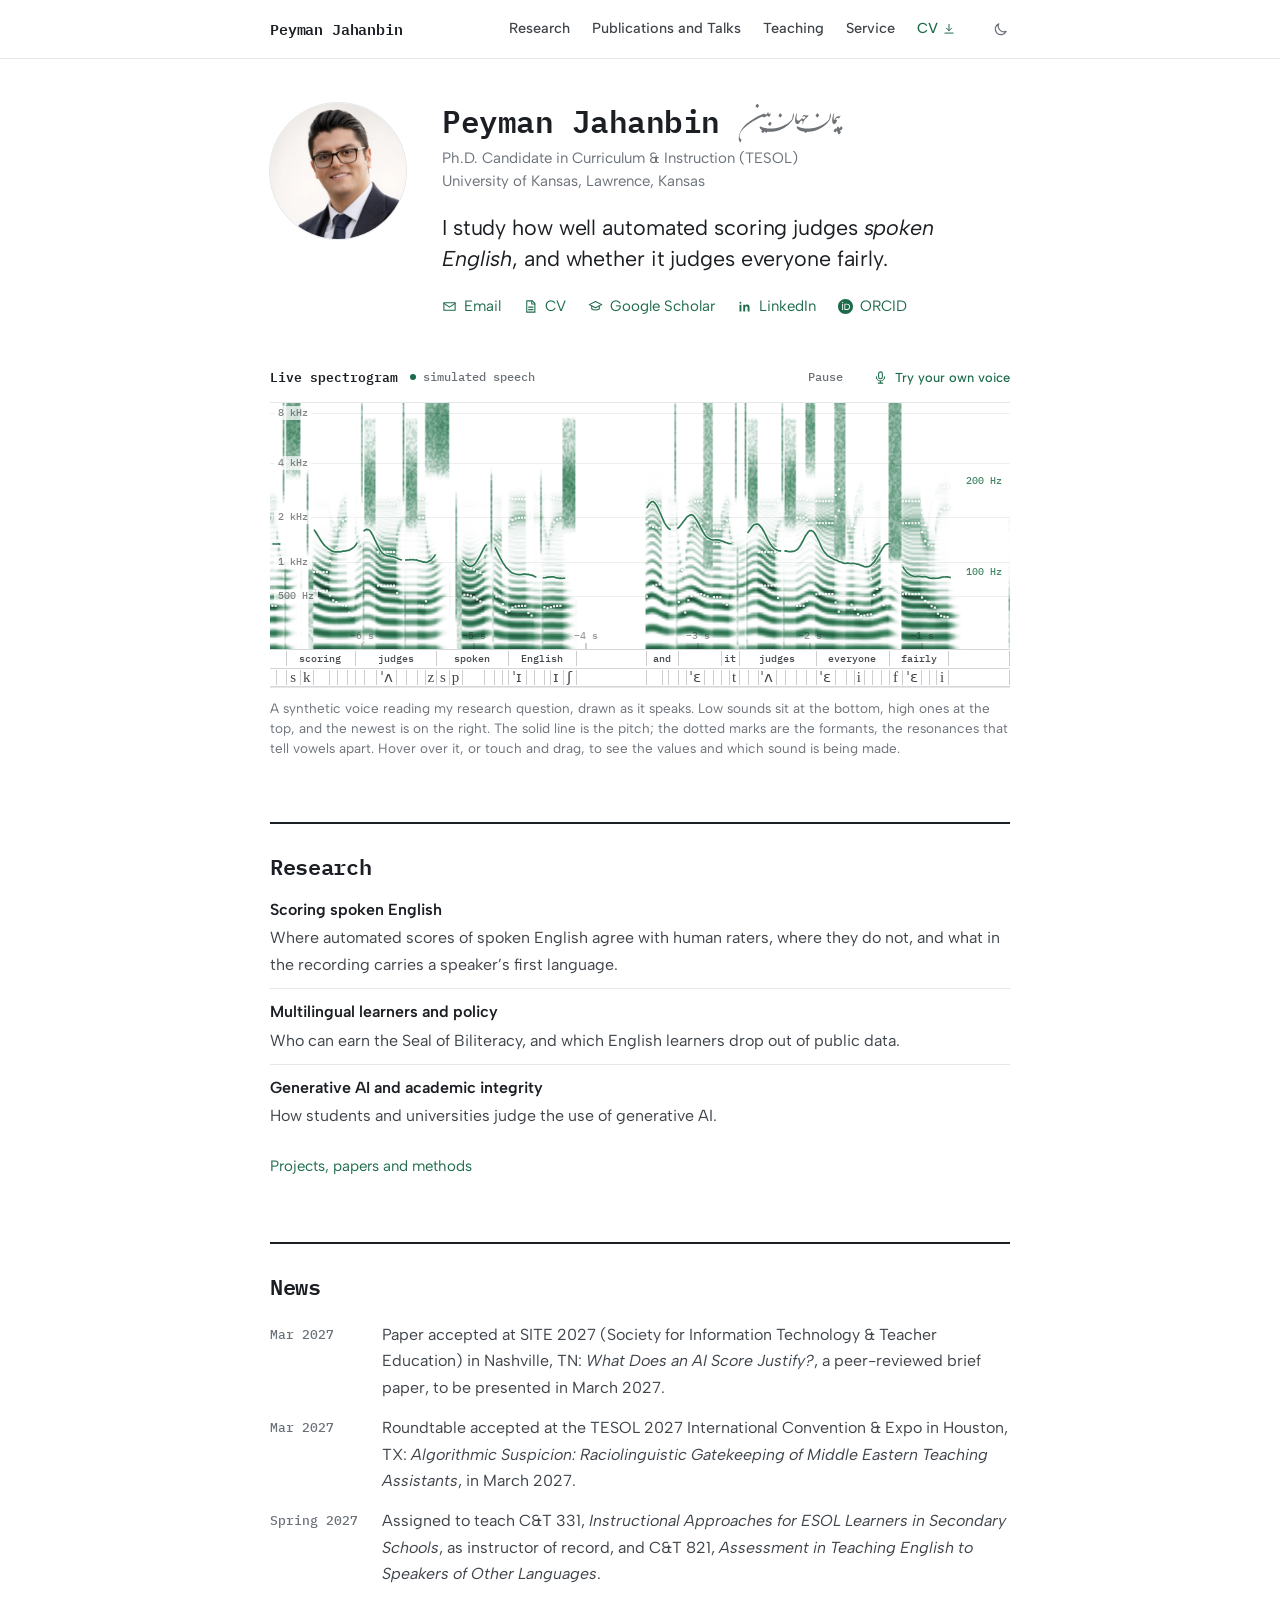
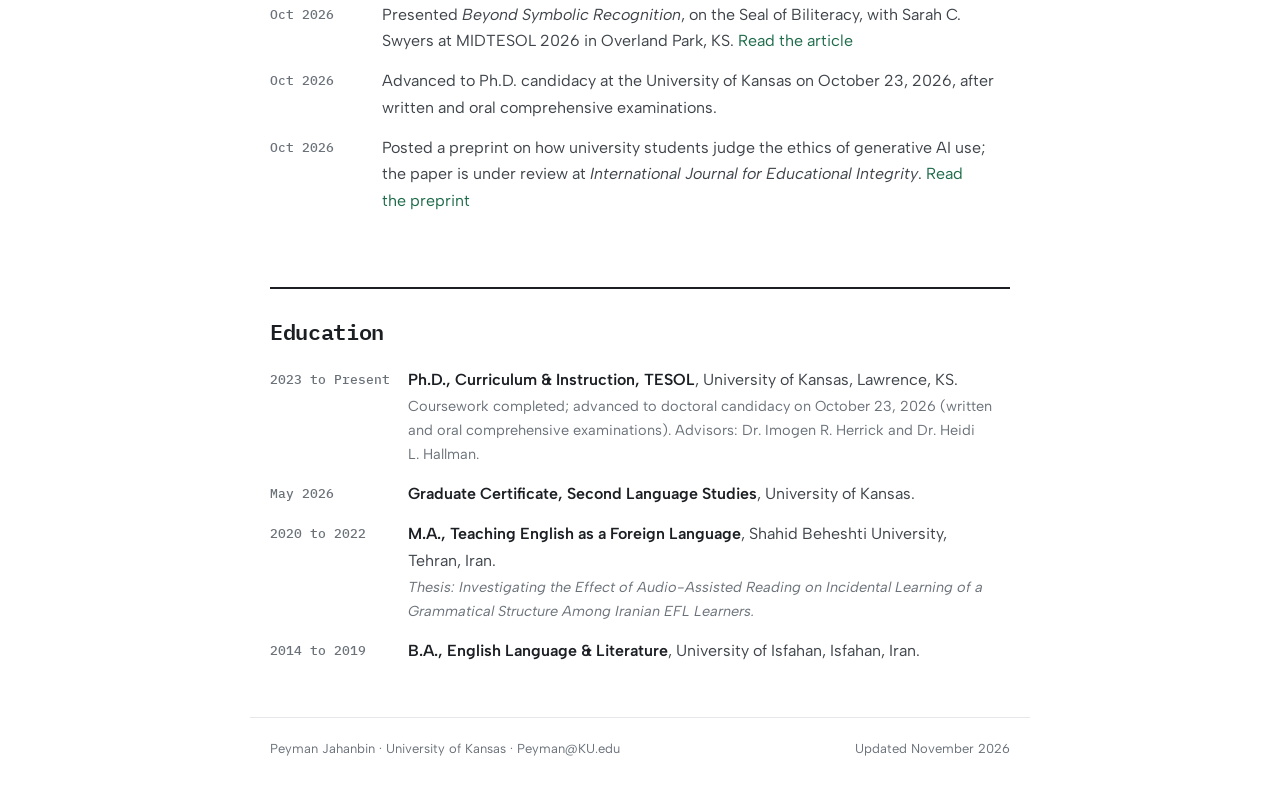
==== index.html @ fd074ba4 "Teaching: remove timeline, Chancellor's Distinguished Teaching Award in the Isfahan heading, Isfahan" ====
<!doctype html>
<!-- GENERATED FILE. Do not edit this by hand: edit content.toml, then double-click Build.command. -->
<html lang="en"><head><meta charset="utf-8">
<meta name="viewport" content="width=device-width, initial-scale=1">
<title>Peyman Jahanbin | TESOL, Language Assessment &amp; AI in Education</title>
<meta name="description" content="Ph.D. candidate in Curriculum &amp; Instruction (TESOL) at the University of Kansas. Research on validity and fairness in automated speaking assessment, explainable machine learning for L2 pronunciation, and the Seal of Biliteracy.">
<meta property="og:title" content="Peyman Jahanbin">
<meta property="og:description" content="Validity and fairness in automated speaking assessment. Explainable machine learning for L2 pronunciation. Multilingual education policy.">
<meta property="og:type" content="profile">
<meta property="og:image" content="https://jhb-peyman.github.io/og.jpg">
<meta property="og:image:width" content="1200">
<meta property="og:image:height" content="630">
<meta property="og:image:alt" content="Peyman Jahanbin. TESOL, language assessment and AI in education.">
<meta property="og:url" content="https://jhb-peyman.github.io/">
<meta name="twitter:card" content="summary_large_image">
<meta name="author" content="Peyman Jahanbin">
<link rel="canonical" href="https://jhb-peyman.github.io/">
<meta name="color-scheme" content="light dark">
<script type="application/ld+json">
{"@context":"https://schema.org","@type":"Person","name":"Peyman Jahanbin","url":"https://jhb-peyman.github.io/","jobTitle":"Ph.D. candidate and instructor of record, Curriculum & Instruction (TESOL)","affiliation":{"@type":"CollegeOrUniversity","name":"University of Kansas"},"alumniOf":[{"@type":"CollegeOrUniversity","name":"Shahid Beheshti University"},{"@type":"CollegeOrUniversity","name":"University of Isfahan"}],"knowsAbout":["Language assessment","Automated speaking assessment","Validity and fairness","Responsible AI in education","Explainable machine learning","L2 pronunciation","Seal of Biliteracy","TESOL"],"sameAs":["https://www.linkedin.com/in/jpeyman/","https://scholar.google.com/citations?user=wlhGmcEAAAAJ&hl=en","https://orcid.org/0000-0002-5692-3379"],"email":"mailto:Peyman@KU.edu","worksFor":{"@type":"CollegeOrUniversity","name":"University of Kansas"},"image":"https://jhb-peyman.github.io/portrait.jpg"}
</script>
<link rel="icon" href="data:image/svg+xml,%3Csvg xmlns='http://www.w3.org/2000/svg' viewBox='0 0 32 32'%3E%3Crect width='32' height='32' fill='%231d6b4a'/%3E%3Ctext x='16' y='22' font-family='monospace' font-size='15' font-weight='700' fill='white' text-anchor='middle'%3EPJ%3C/text%3E%3C/svg%3E">
<script>try{var t=localStorage.getItem('pj-theme');if(t)document.documentElement.dataset.theme=t}catch(e){}</script>
<link rel="preconnect" href="https://fonts.googleapis.com"><link rel="preconnect" href="https://fonts.gstatic.com" crossorigin>
<link href="https://fonts.googleapis.com/css2?family=IBM+Plex+Mono:wght@400;500;600&family=Albert+Sans:ital,wght@0,400;0,500;0,600;1,400&display=swap" rel="stylesheet">
<link rel="stylesheet" href="assets/site.css?v=0685a325"></head><body>
<header class="bar"><div class="bar-in"><a class="brand" href="index.html" aria-current="page">Peyman Jahanbin</a>
<nav aria-label="Main"><a href="research.html">Research</a><a href="publications.html">Publications and Talks</a><a href="teaching.html">Teaching</a><a href="service.html">Service</a><a class="cv" href="Peyman_Jahanbin_CV.pdf">CV<svg class="ic" viewBox="0 0 24 24" aria-hidden="true" fill="none" stroke="currentColor" stroke-width="1.7" stroke-linecap="round" stroke-linejoin="round"><path d="M12 4v11m-4.5-4.5L12 15l4.5-4.5M5 19h14"/></svg></a></nav>
<button class="theme" id="theme" type="button" aria-label="Switch light or dark mode"><svg class="ic" viewBox="0 0 24 24" aria-hidden="true" fill="none" stroke="currentColor" stroke-width="1.7" stroke-linecap="round" stroke-linejoin="round"><path d="M20 14.5A8 8 0 0 1 9.5 4a8 8 0 1 0 10.5 10.5z"/></svg><svg class="ic" viewBox="0 0 24 24" aria-hidden="true" fill="none" stroke="currentColor" stroke-width="1.7" stroke-linecap="round" stroke-linejoin="round"><circle cx="12" cy="12" r="4"/><path d="M12 2.5v2.2M12 19.3v2.2M2.5 12h2.2M19.3 12h2.2M5.3 5.3l1.6 1.6M17.1 17.1l1.6 1.6M5.3 18.7l1.6-1.6M17.1 6.9l1.6-1.6"/></svg></button></div></header>
<main class="page"><section class="hero"><img class="avatar" src="assets/img/portrait-sm.jpg" width="136" height="136" alt="Portrait of Peyman Jahanbin">
<div class="hero-r"><div class="names"><h1>Peyman Jahanbin</h1><svg class="fa" xmlns="http://www.w3.org/2000/svg" viewBox="0 0 854 325" role="img" aria-label="Peyman Jahanbin, written in Persian calligraphy"><path fill="currentColor" fill-rule="evenodd" d="M155.16,6.00 L156.00,6.12 L158.00,7.71 L159.17,8.25 L162.00,10.71 L163.27,11.33 L165.30,13.33 L167.66,16.33 L168.81,18.67 L169.39,20.67 L169.38,23.33 L168.83,25.63 L166.67,30.02 L165.20,31.67 L164.30,33.50 L158.46,39.33 L157.67,39.82 L156.33,39.86 L155.56,39.50 L151.17,35.17 L147.67,32.60 L145.17,30.16 L143.12,28.83 L142.16,27.83 L141.99,27.33 L144.17,22.81 L145.67,21.11 L147.17,17.82 L147.99,16.67 L148.50,15.40 L149.67,14.11 L151.43,10.50 L152.63,9.17 L153.33,7.57 L155.00,6.05Z M243.59,72.00 L244.83,72.17 L245.72,73.33 L246.18,78.50 L247.11,81.83 L248.07,83.83 L250.17,86.66 L252.51,88.00 L253.33,88.79 L256.33,89.31 L258.67,88.77 L260.25,87.67 L261.14,86.67 L263.17,83.09 L263.83,82.84 L264.50,82.90 L265.08,83.83 L265.28,85.00 L264.81,90.50 L264.19,92.17 L263.56,95.83 L261.71,101.17 L259.58,105.50 L258.66,106.83 L257.38,108.50 L254.80,110.67 L253.00,111.21 L247.67,110.69 L244.67,109.73 L243.00,108.68 L240.10,105.67 L239.07,103.83 L238.17,101.31 L237.88,99.17 L237.33,98.71 L233.50,103.42 L227.61,108.67 L221.83,112.70 L216.83,115.71 L215.00,116.40 L214.17,116.44 L212.33,115.38 L211.17,115.72 L208.00,115.62 L201.83,112.69 L200.50,111.76 L199.33,111.39 L197.83,111.37 L193.67,112.00 L192.33,112.73 L190.33,113.11 L189.33,113.73 L187.50,114.05 L182.49,116.67 L181.00,117.02 L179.67,117.83 L178.33,118.11 L164.23,125.17 L162.04,126.67 L158.83,128.09 L156.49,129.67 L151.23,132.17 L145.50,135.66 L142.17,137.20 L138.33,139.73 L135.23,141.17 L133.00,142.69 L131.83,143.09 L129.50,144.66 L128.17,145.20 L124.33,147.73 L121.50,149.05 L119.43,150.67 L116.83,152.04 L95.83,166.04 L83.33,175.14 L79.00,178.73 L76.67,180.16 L75.17,181.60 L73.17,182.90 L68.67,186.87 L67.17,187.90 L61.83,192.66 L60.94,193.17 L55.29,198.50 L54.31,199.17 L48.71,204.83 L47.17,205.96 L45.83,207.71 L38.33,215.48 L35.50,219.28 L33.17,221.67 L31.67,224.08 L30.17,225.67 L28.67,228.08 L27.32,229.50 L26.67,231.02 L25.37,232.50 L23.67,236.02 L22.50,237.33 L22.27,238.50 L21.17,239.72 L19.10,243.83 L18.42,245.50 L18.29,246.50 L16.47,250.33 L16.35,251.33 L15.42,253.50 L14.36,258.33 L13.93,259.33 L13.84,260.83 L13.08,264.50 L12.70,271.00 L13.10,276.50 L13.65,278.17 L14.13,281.50 L17.17,287.60 L18.17,289.16 L23.50,294.53 L26.50,296.55 L27.67,298.34 L28.03,299.33 L27.35,302.33 L26.42,304.50 L25.55,308.00 L24.47,310.33 L24.29,311.50 L22.47,315.33 L22.27,316.50 L21.32,317.50 L20.67,319.04 L20.17,319.42 L19.50,319.37 L17.38,318.33 L15.17,316.08 L12.99,312.83 L9.02,305.17 L8.70,303.33 L8.11,302.33 L7.06,298.17 L6.44,293.17 L6.12,286.67 L6.46,285.17 L6.44,281.67 L6.76,280.33 L6.97,275.17 L7.44,273.33 L7.46,271.50 L8.49,265.33 L9.42,262.33 L9.97,259.33 L10.90,256.50 L11.48,253.50 L12.36,251.50 L12.54,250.33 L13.83,247.76 L14.28,245.83 L15.36,243.50 L15.48,242.50 L16.08,241.00 L19.34,234.50 L19.57,233.33 L20.34,232.50 L20.54,231.33 L22.15,227.83 L23.46,226.33 L26.17,220.81 L27.34,219.50 L27.56,218.33 L28.63,217.17 L29.33,215.57 L30.63,214.17 L31.26,212.67 L32.63,211.17 L33.17,209.82 L37.00,203.99 L38.67,202.16 L40.17,199.75 L41.63,198.17 L42.17,197.03 L44.51,194.33 L45.17,193.03 L47.38,190.50 L56.21,181.67 L57.20,180.33 L60.33,177.21 L61.36,176.50 L67.54,170.33 L74.17,164.96 L77.50,162.69 L78.17,161.96 L81.50,159.69 L82.17,158.96 L86.83,155.71 L92.83,151.10 L95.00,149.79 L98.40,147.17 L99.50,146.68 L100.17,145.96 L102.83,144.10 L117.99,134.00 L122.14,131.67 L125.99,129.00 L128.50,127.68 L130.40,126.17 L131.67,125.63 L135.17,123.27 L138.33,121.78 L139.17,121.06 L140.14,120.67 L142.34,119.17 L143.67,118.63 L147.50,116.11 L150.67,114.63 L154.34,112.17 L159.61,109.67 L165.34,106.17 L179.34,99.17 L180.83,98.82 L183.83,97.14 L185.50,96.72 L188.34,95.17 L190.50,94.72 L193.50,93.09 L197.33,91.80 L198.50,91.10 L200.33,90.78 L201.50,90.10 L203.33,89.78 L204.50,89.10 L206.33,88.78 L207.67,88.05 L209.33,87.78 L211.00,86.90 L213.67,86.44 L215.17,86.43 L215.67,86.69 L216.84,88.00 L218.40,90.50 L219.17,92.60 L220.50,94.37 L225.00,93.80 L230.50,91.74 L232.33,90.61 L234.67,88.71 L237.67,85.32 L239.72,81.83 L240.11,80.50 L240.76,79.33 L242.17,73.69 L243.05,72.33 L243.50,72.03Z M453.33,81.83 L454.00,81.93 L454.62,82.33 L454.91,83.83 L454.70,87.33 L454.39,88.50 L454.38,90.33 L453.91,93.33 L453.70,98.33 L453.38,99.67 L453.38,102.33 L453.10,103.33 L452.70,108.33 L452.39,109.50 L452.38,111.33 L451.95,113.00 L451.86,114.50 L451.41,115.50 L450.86,119.50 L450.41,120.50 L449.87,123.50 L449.17,124.99 L448.82,126.67 L446.49,131.33 L446.27,132.50 L445.50,133.33 L445.27,134.50 L444.17,135.72 L442.57,139.17 L441.20,140.67 L440.57,142.17 L438.67,145.08 L437.20,146.67 L436.50,148.27 L427.45,159.33 L420.00,167.06 L418.64,168.83 L417.05,170.00 L411.63,175.50 L410.50,176.31 L408.29,178.50 L405.17,180.90 L402.09,183.67 L400.17,184.90 L396.82,187.67 L385.43,195.67 L384.17,196.20 L377.43,200.67 L374.50,202.05 L370.50,204.66 L365.23,207.17 L363.00,208.69 L361.83,209.09 L359.00,210.69 L355.33,212.11 L348.33,215.74 L345.67,216.82 L344.33,217.11 L341.17,218.81 L339.33,219.13 L336.50,220.65 L335.00,220.85 L333.33,221.73 L331.50,222.05 L330.33,222.73 L328.50,223.05 L327.33,223.73 L325.50,224.05 L324.33,224.70 L321.50,225.08 L320.17,225.78 L318.33,226.12 L317.43,226.67 L314.67,227.00 L313.33,227.70 L310.67,228.01 L307.83,228.84 L305.17,229.12 L303.17,229.78 L300.67,230.01 L298.50,230.68 L294.33,231.10 L291.33,231.70 L286.33,232.10 L283.33,232.70 L274.67,233.06 L273.17,233.39 L270.50,233.39 L269.17,233.72 L259.83,233.70 L258.50,233.88 L249.67,233.72 L248.17,233.38 L244.67,233.39 L243.17,233.06 L238.33,232.94 L237.33,233.69 L235.67,235.95 L232.50,239.52 L229.67,241.55 L228.67,241.82 L227.61,241.67 L226.17,240.71 L220.67,236.12 L215.00,231.91 L214.33,231.71 L209.63,238.33 L206.66,241.50 L204.67,242.88 L203.33,243.24 L202.50,243.15 L201.17,242.68 L194.50,237.12 L191.00,234.66 L189.83,233.65 L189.27,232.83 L189.22,232.17 L190.14,230.33 L195.75,222.00 L195.90,221.17 L195.17,220.19 L192.17,218.77 L189.17,216.16 L186.54,214.50 L181.96,209.67 L179.27,205.67 L178.17,203.48 L177.78,201.50 L177.11,200.33 L176.46,196.33 L176.43,192.67 L177.39,190.50 L178.17,190.01 L179.50,189.77 L181.67,190.01 L186.33,192.34 L187.33,192.49 L191.00,194.14 L191.83,194.75 L195.83,196.07 L198.33,197.35 L199.33,197.49 L201.50,198.41 L202.33,198.49 L204.50,199.41 L205.33,199.49 L207.50,200.41 L212.33,201.48 L215.17,202.37 L216.33,202.48 L219.17,203.37 L220.33,203.48 L221.33,203.90 L222.83,203.99 L231.33,205.73 L234.67,205.97 L236.50,206.44 L238.33,206.46 L240.17,206.91 L246.17,207.12 L247.50,207.44 L250.17,207.44 L251.67,207.77 L258.83,207.94 L271.17,207.77 L272.67,207.44 L276.33,207.44 L277.67,207.12 L286.50,206.92 L288.67,206.71 L290.33,206.14 L296.50,205.74 L298.33,205.14 L304.50,204.74 L306.33,204.15 L310.33,203.75 L311.50,203.14 L314.17,202.83 L316.67,202.06 L319.33,201.75 L320.50,201.14 L324.33,200.75 L325.50,200.14 L328.50,199.70 L329.50,199.11 L331.33,198.78 L332.50,198.10 L334.33,197.78 L335.50,197.10 L337.33,196.78 L338.40,196.17 L341.33,195.75 L343.00,194.90 L344.33,194.75 L345.67,194.05 L347.33,193.78 L348.50,193.09 L352.33,191.80 L353.50,191.10 L355.50,190.72 L358.34,189.17 L360.33,188.78 L363.50,187.09 L366.17,186.01 L367.50,185.72 L387.61,175.67 L391.17,173.27 L394.00,171.79 L403.00,165.79 L408.50,161.69 L418.33,153.53 L425.12,147.00 L426.83,145.79 L432.67,139.53 L433.50,138.37 L436.37,135.50 L437.17,134.03 L439.90,130.83 L441.67,126.84 L441.99,124.00 L442.46,122.17 L443.14,108.33 L446.28,97.83 L450.36,87.50 L450.54,86.33 L452.17,82.81 L453.17,81.88Z M755.16,81.83 L755.67,81.93 L756.01,82.33 L756.32,84.50 L756.08,85.50 L755.70,91.33 L755.39,92.50 L755.39,95.17 L755.08,96.50 L754.88,101.50 L754.39,104.50 L753.68,112.50 L752.34,119.50 L751.35,123.33 L750.48,125.33 L750.35,126.33 L749.75,127.83 L748.48,130.33 L748.27,131.50 L747.50,132.33 L747.27,133.50 L746.37,134.50 L743.57,140.17 L742.20,141.67 L741.67,143.02 L740.20,144.67 L739.50,146.27 L737.33,148.48 L736.57,150.17 L734.17,152.67 L732.50,155.28 L729.33,158.48 L726.88,161.67 L725.17,163.30 L724.33,164.46 L714.97,173.83 L711.67,176.87 L708.50,179.31 L706.09,181.67 L704.17,182.90 L700.67,185.87 L698.67,187.16 L697.00,188.73 L691.83,192.04 L688.43,194.67 L687.17,195.20 L681.85,198.83 L679.17,200.20 L676.85,201.83 L674.17,203.20 L672.00,204.69 L668.83,206.09 L666.49,207.67 L652.49,214.67 L650.33,215.11 L645.49,217.67 L643.33,218.11 L640.33,219.73 L638.50,220.05 L637.17,220.78 L635.50,221.05 L632.50,222.65 L631.17,222.80 L627.50,224.02 L626.33,224.13 L625.33,224.73 L623.50,225.05 L622.33,225.70 L621.17,225.80 L618.17,226.78 L615.50,227.09 L614.33,227.69 L611.50,228.09 L610.33,228.69 L607.67,229.01 L605.50,229.68 L601.33,230.09 L598.67,230.86 L595.33,231.09 L593.50,231.69 L587.33,232.09 L585.33,232.71 L575.67,233.06 L571.17,233.72 L561.17,233.82 L560.16,234.33 L557.80,237.67 L554.83,240.84 L552.60,242.67 L550.17,243.94 L549.00,243.76 L542.21,238.17 L537.17,234.57 L535.91,232.50 L533.83,231.95 L530.33,231.68 L525.33,230.85 L524.33,230.42 L516.22,228.67 L514.67,227.97 L510.17,226.82 L507.33,225.42 L506.50,225.34 L504.83,224.69 L504.00,224.09 L496.83,220.69 L495.50,219.50 L494.33,219.26 L491.83,217.12 L490.67,216.58 L486.33,212.64 L483.17,209.08 L480.27,204.67 L479.17,202.48 L478.78,200.50 L478.11,199.17 L477.93,192.83 L478.15,191.83 L479.33,190.21 L480.67,189.75 L483.67,190.01 L490.83,193.75 L494.83,195.07 L497.33,196.35 L499.83,197.07 L501.00,197.82 L505.67,199.01 L506.83,199.61 L508.67,200.01 L509.83,200.61 L512.50,201.42 L515.50,201.97 L516.50,202.42 L519.50,202.97 L520.67,203.46 L524.50,203.98 L525.67,204.46 L529.83,204.99 L534.00,205.88 L540.33,206.46 L542.17,206.91 L547.17,207.12 L548.67,207.45 L551.17,207.44 L552.67,207.77 L559.83,207.94 L573.17,207.77 L574.67,207.44 L578.33,207.44 L579.67,207.12 L584.17,207.13 L590.17,206.77 L592.33,206.15 L598.50,205.74 L600.33,205.15 L606.50,204.74 L608.67,204.06 L611.33,203.75 L612.50,203.14 L616.33,202.75 L617.50,202.14 L620.17,201.83 L623.00,200.99 L625.33,200.75 L626.50,200.14 L629.17,199.83 L630.33,199.19 L632.17,198.87 L633.40,198.17 L636.50,197.70 L637.67,197.05 L639.50,196.72 L640.50,196.10 L642.33,195.78 L643.50,195.10 L645.33,194.78 L646.50,194.14 L647.83,193.99 L649.50,193.10 L651.33,192.78 L653.00,191.90 L654.50,191.70 L657.34,190.17 L659.33,189.78 L662.50,188.09 L666.33,186.80 L671.34,184.17 L672.83,183.82 L674.17,183.01 L675.50,182.72 L683.61,178.67 L685.79,177.17 L687.00,176.75 L689.17,175.27 L690.61,174.67 L694.50,172.11 L697.00,170.79 L706.17,164.67 L707.67,163.23 L709.67,161.94 L714.17,157.96 L715.67,156.94 L720.17,152.96 L721.67,151.94 L723.33,150.21 L724.50,149.37 L735.37,138.50 L738.17,134.75 L739.79,133.00 L741.90,129.83 L742.83,127.76 L743.91,122.67 L744.12,112.67 L744.44,111.33 L744.46,109.50 L745.17,106.24 L746.41,102.33 L746.48,101.50 L747.41,99.33 L747.54,98.33 L748.61,96.00 L749.08,94.00 L750.36,91.50 L750.48,90.50 L751.08,89.00 L752.36,86.50 L752.54,85.33 L753.17,83.82 L754.17,82.38 L755.00,81.87Z M341.49,83.17 L343.67,84.06 L346.67,86.64 L347.82,87.17 L349.29,88.33 L353.33,92.37 L354.56,94.17 L355.67,96.35 L356.06,98.50 L355.82,101.67 L355.17,102.99 L354.76,104.83 L353.50,106.33 L353.27,107.50 L352.17,108.67 L350.33,111.46 L345.29,116.50 L344.50,117.01 L343.00,117.43 L342.17,117.15 L340.67,115.30 L339.54,114.50 L336.33,111.31 L329.17,105.71 L328.80,104.67 L329.43,102.50 L330.67,101.11 L332.17,97.81 L333.46,96.33 L336.43,90.50 L337.63,89.17 L338.17,87.81 L339.35,86.50 L339.99,85.00 L341.33,83.23Z M642.47,83.50 L644.50,83.57 L647.00,85.71 L648.27,86.33 L650.50,88.52 L651.82,89.17 L652.83,90.12 L654.00,91.79 L655.67,93.39 L656.81,95.67 L657.71,98.50 L657.36,101.33 L656.48,103.33 L656.35,104.33 L655.40,106.33 L654.20,107.67 L653.50,109.27 L652.18,110.67 L650.67,112.79 L648.71,114.83 L646.44,116.67 L644.67,117.32 L643.37,116.67 L641.33,114.31 L637.67,111.60 L635.17,109.17 L631.54,106.50 L630.55,105.50 L630.16,104.67 L630.33,103.67 L631.46,102.33 L634.17,96.81 L635.67,95.11 L637.17,91.81 L638.67,90.11 L640.17,86.81 L641.63,85.17 L642.33,83.59Z M478.27,85.67 L479.17,85.52 L479.83,85.83 L480.47,86.83 L480.59,87.83 L478.71,96.17 L478.08,97.67 L476.67,104.82 L476.09,106.33 L475.94,108.83 L475.46,111.33 L475.41,121.00 L475.79,123.33 L475.86,128.33 L476.12,130.00 L477.21,133.83 L478.18,135.67 L480.50,138.77 L482.84,140.67 L486.50,142.64 L492.00,143.68 L493.50,143.66 L498.00,142.79 L501.67,140.92 L504.50,138.47 L509.17,133.27 L512.33,130.26 L515.33,128.16 L518.67,126.91 L521.33,126.69 L524.50,126.86 L528.17,128.13 L531.03,130.17 L534.11,133.83 L534.50,133.95 L534.83,133.72 L542.17,123.33 L547.17,117.04 L549.50,114.55 L549.69,113.83 L549.37,113.17 L547.67,112.12 L543.50,110.16 L537.33,108.29 L533.67,108.19 L531.16,109.00 L529.50,110.19 L525.70,114.83 L524.67,115.80 L523.50,116.09 L522.50,115.66 L522.19,115.17 L522.11,114.33 L523.08,111.50 L527.11,104.50 L530.00,101.00 L532.17,99.08 L533.50,98.28 L536.33,97.11 L539.83,97.06 L546.67,99.71 L553.00,101.68 L556.83,102.02 L561.83,101.69 L564.73,100.67 L566.67,99.68 L568.50,98.33 L569.50,97.93 L570.67,97.94 L571.65,98.83 L571.88,100.17 L571.67,102.93 L569.82,106.83 L566.48,112.33 L565.38,113.50 L561.21,116.17 L557.83,119.01 L551.21,125.33 L545.17,132.22 L541.08,137.50 L537.21,143.00 L536.18,144.83 L532.12,154.67 L528.20,165.33 L526.67,170.30 L525.67,171.91 L524.50,172.67 L523.67,172.76 L523.17,172.49 L522.64,171.33 L522.57,170.50 L523.13,167.17 L523.76,165.67 L524.00,163.89 L525.76,157.83 L526.21,154.00 L525.77,150.50 L524.67,148.00 L523.42,146.33 L520.67,144.11 L518.33,143.13 L514.17,143.16 L511.67,144.17 L510.16,145.00 L509.00,145.97 L506.88,148.33 L500.67,158.57 L497.67,162.66 L493.56,166.67 L491.75,167.83 L489.67,168.77 L486.17,169.74 L480.17,169.84 L478.50,169.71 L475.50,168.70 L473.33,167.55 L471.14,165.67 L469.20,163.17 L467.17,159.61 L465.27,154.00 L464.01,142.67 L464.17,130.83 L464.83,127.33 L465.00,123.52 L465.53,121.50 L466.26,116.00 L466.77,114.67 L468.18,107.83 L468.77,106.50 L470.23,101.00 L472.12,95.67 L474.17,90.89 L476.26,87.33 L477.33,86.13 L478.17,85.70Z M779.72,85.67 L780.67,85.53 L781.50,85.93 L781.89,86.67 L781.99,88.00 L781.50,91.04 L780.13,95.50 L779.59,98.33 L778.96,100.17 L778.77,101.83 L778.18,103.50 L777.52,108.50 L776.98,110.83 L776.89,120.00 L777.16,122.50 L777.27,128.50 L777.86,131.17 L778.02,133.33 L779.17,137.12 L780.00,138.60 L780.50,138.99 L781.17,139.04 L781.67,138.73 L784.67,133.46 L786.17,130.21 L793.33,120.51 L797.33,116.21 L802.17,112.21 L805.21,110.33 L807.83,109.09 L812.83,107.92 L815.33,108.09 L819.00,109.78 L821.83,110.04 L823.67,109.77 L824.83,108.91 L825.61,108.00 L830.16,101.17 L831.00,100.23 L831.67,100.08 L832.07,100.83 L831.77,103.83 L831.17,105.32 L829.78,110.50 L828.66,113.33 L826.67,117.47 L824.62,120.50 L822.67,122.68 L821.33,123.69 L819.17,124.60 L817.33,124.89 L815.33,124.71 L812.83,123.08 L810.50,122.16 L807.50,121.75 L804.00,122.29 L800.17,124.07 L797.33,126.21 L795.26,128.33 L793.67,130.63 L792.17,132.30 L791.42,134.33 L792.83,135.77 L795.83,136.67 L801.83,136.78 L803.50,137.42 L804.20,138.50 L804.49,139.50 L804.41,141.00 L803.81,143.67 L802.57,147.67 L800.60,152.83 L798.55,157.00 L795.57,161.50 L793.55,163.83 L790.33,166.62 L786.67,168.62 L783.51,169.67 L778.17,169.77 L775.17,168.68 L772.33,166.59 L770.09,163.67 L768.10,159.50 L767.00,155.49 L766.75,153.00 L766.10,150.67 L765.94,145.50 L765.52,142.50 L765.78,140.17 L765.85,129.33 L767.07,119.83 L767.67,118.04 L767.87,115.83 L769.09,110.17 L769.67,108.80 L769.94,107.00 L772.15,99.83 L774.17,94.24 L777.17,88.20 L778.33,86.65 L779.67,85.68Z M258.52,151.83 L260.55,152.17 L263.67,154.20 L267.53,157.50 L269.69,160.17 L270.76,162.17 L271.55,164.67 L271.64,167.00 L271.46,169.00 L270.67,171.29 L269.67,173.29 L266.67,177.70 L262.83,181.90 L260.50,183.79 L258.17,184.88 L256.83,184.73 L255.33,183.72 L247.51,177.17 L245.05,175.67 L244.00,174.67 L243.86,174.00 L244.17,172.74 L245.01,171.33 L256.16,154.33 L257.33,152.65 L258.50,151.84Z M836.33,189.67 L838.33,190.10 L841.55,192.17 L844.83,194.97 L846.77,197.33 L847.71,198.83 L848.58,201.17 L848.90,204.00 L848.57,206.50 L847.65,209.00 L844.77,213.67 L842.66,216.50 L838.33,220.82 L836.44,221.67 L835.33,221.58 L833.82,220.67 L828.67,216.37 L828.11,216.50 L828.35,220.00 L827.39,224.33 L830.66,227.33 L832.83,230.17 L833.73,231.83 L834.50,234.60 L834.55,237.17 L833.64,240.33 L832.67,242.45 L830.73,245.50 L828.50,248.46 L825.58,251.67 L824.50,252.68 L822.67,253.73 L821.50,253.84 L820.33,253.56 L812.50,247.05 L808.33,244.10 L808.00,243.33 L808.09,242.33 L811.73,236.67 L811.91,235.33 L809.33,233.06 L801.50,227.10 L801.17,227.23 L798.50,231.33 L795.69,234.83 L792.67,237.79 L791.23,238.67 L790.17,238.92 L788.50,238.47 L780.67,232.12 L777.17,229.69 L776.31,228.67 L776.18,228.00 L777.16,226.00 L789.33,207.56 L790.33,206.96 L791.50,207.05 L797.00,210.45 L797.67,210.39 L808.23,194.33 L810.50,191.36 L811.83,191.27 L815.17,193.11 L817.83,195.12 L820.80,198.17 L822.84,201.67 L823.26,204.17 L823.20,207.33 L823.50,207.72 L824.75,206.67 L835.16,190.33 L836.17,189.72Z M802.93,218.17 L803.67,218.27 L804.83,219.28 L805.14,220.00 L804.90,221.17 L803.67,222.92 L803.17,223.11 L802.83,222.65 L802.83,218.24Z"/></svg></div>
<p class="role">Ph.D. Candidate in Curriculum &amp; Instruction (TESOL)<br>University of Kansas, Lawrence, Kansas</p>
<p class="hook">I study how well automated scoring judges <em>spoken English</em>, and whether it judges everyone fairly.</p>
<div class="hlinks"><a href="mailto:Peyman@KU.edu"><svg class="ic" viewBox="0 0 24 24" aria-hidden="true" fill="none" stroke="currentColor" stroke-width="1.7" stroke-linecap="round" stroke-linejoin="round"><path d="M3 6h18v12H3z"/><path d="m3 7 9 6 9-6"/></svg><span>Email</span></a><a href="Peyman_Jahanbin_CV.pdf"><svg class="ic" viewBox="0 0 24 24" aria-hidden="true" fill="none" stroke="currentColor" stroke-width="1.7" stroke-linecap="round" stroke-linejoin="round"><path d="M6 3h9l4 4v14H6z"/><path d="M14 3v5h5M9 13h7M9 17h7"/></svg><span>CV</span></a><a href="https://scholar.google.com/citations?user=wlhGmcEAAAAJ&amp;hl=en" target="_blank" rel="noopener"><svg class="ic" viewBox="0 0 24 24" aria-hidden="true" fill="none" stroke="currentColor" stroke-width="1.7" stroke-linecap="round" stroke-linejoin="round"><path d="m2 9 10-5 10 5-10 5z"/><path d="M6 11v5c3 2 9 2 12 0v-5"/></svg><span>Google Scholar</span></a><a href="https://www.linkedin.com/in/jpeyman/" target="_blank" rel="noopener"><svg class="ic" viewBox="0 0 24 24" aria-hidden="true" fill="currentColor" stroke="none"><path d="M4 9h3v11H4zM5.5 4.5a1.5 1.5 0 1 1 0 3 1.5 1.5 0 0 1 0-3zM10 9h3v1.6c.6-1 1.8-1.8 3.5-1.8 2.6 0 3.5 1.7 3.5 4.5V20h-3v-6c0-1.5-.4-2.6-1.9-2.6S13 12.6 13 14v6h-3z"/></svg><span>LinkedIn</span></a><a href="https://orcid.org/0000-0002-5692-3379" target="_blank" rel="noopener"><svg class="ic" viewBox="0 0 24 24" aria-hidden="true" fill="currentColor" stroke="none"><path d="M12 0C5.372 0 0 5.372 0 12s5.372 12 12 12 12-5.372 12-12S18.628 0 12 0zM7.369 4.378c.525 0 .947.431.947.947s-.422.947-.947.947a.95.95 0 0 1-.947-.947c0-.525.422-.947.947-.947zm-.722 3.038h1.444v10.041H6.647V7.416zm3.562 0h3.9c3.712 0 5.344 2.653 5.344 5.025 0 2.578-2.016 5.025-5.325 5.025h-3.919V7.416zm1.444 1.303v7.444h2.297c3.272 0 4.022-2.484 4.022-3.722 0-2.016-1.284-3.722-4.097-3.722h-2.222z"/></svg><span>ORCID</span></a></div></div></section><figure class="figure spectro"><div class="sp-head"><span class="sp-title">Live spectrogram</span><span class="sp-mode" id="modeS">simulated speech</span>
<button class="sp-ctrl" id="pauseS" type="button" aria-pressed="false">Pause</button><button class="sp-mic" id="micS" type="button" aria-pressed="false"><svg class="ic" viewBox="0 0 24 24" aria-hidden="true" fill="none" stroke="currentColor" stroke-width="1.7" stroke-linecap="round" stroke-linejoin="round"><rect x="9" y="3" width="6" height="11" rx="3"/><path d="M5.5 11a6.5 6.5 0 0 0 13 0M12 17.5V21M8.5 21h7"/></svg><span>Try your own voice</span></button></div>
<div class="viz" id="vizS" role="img" aria-label="Animated spectrogram with pitch, formants and word and phone tiers"><canvas id="specS"></canvas><canvas id="ovS" class="ov"></canvas><div class="tip" id="tipS"></div></div>
<figcaption id="statS" aria-live="polite">A synthetic voice reading my research question, drawn as it speaks. Low sounds sit at the bottom, high ones at the top, and the newest is on the right. The solid line is the pitch; the dotted marks are the formants, the resonances that tell vowels apart. Hover over it, or touch and drag, to see the values and which sound is being made.</figcaption></figure><h2>Research</h2><ul class="strands"><li><a href="research.html#scoring">Scoring spoken English</a><p>Where automated scores of spoken English agree with human raters, where they do not, and what in the recording carries a speaker’s first language.</p></li><li><a href="research.html#policy">Multilingual learners and policy</a><p>Who can earn the Seal of Biliteracy, and which English learners drop out of public data.</p></li><li><a href="research.html#ai">Generative AI and academic integrity</a><p>How students and universities judge the use of generative AI.</p></li></ul><p class="more"><a href="research.html">Projects, papers and methods</a></p><h2>News</h2><table class="kv news"><tr><th>Mar 2027</th><td>Paper accepted at SITE 2027 (Society for Information Technology &amp; Teacher Education) in Nashville, TN: <em>What Does an AI Score Justify?</em>, a peer-reviewed brief paper, to be presented in March 2027.</td></tr><tr><th>Mar 2027</th><td>Roundtable accepted at the TESOL 2027 International Convention &amp; Expo in Houston, TX: <em>Algorithmic Suspicion: Raciolinguistic Gatekeeping of Middle Eastern Teaching Assistants</em>, in March 2027.</td></tr><tr><th>Spring 2027</th><td>Assigned to teach C&amp;T 331, <em>Instructional Approaches for ESOL Learners in Secondary Schools</em>, as instructor of record, and C&amp;T 821, <em>Assessment in Teaching English to Speakers of Other Languages</em>.</td></tr><tr><th>Oct 2026</th><td>Presented <em>Beyond Symbolic Recognition</em>, on the Seal of Biliteracy, with Sarah C. Swyers at MIDTESOL 2026 in Overland Park, KS. <a href="https://doi.org/10.1002/tesq.70236" target="_blank" rel="noopener">Read the article</a></td></tr><tr><th>Oct 2026</th><td>Advanced to Ph.D. candidacy at the University of Kansas on October 23, 2026, after written and oral comprehensive examinations.</td></tr><tr><th>Oct 2026</th><td>Posted a preprint on how university students judge the ethics of generative AI use; the paper is under review at <em>International Journal for Educational Integrity</em>. <a href="https://doi.org/10.21203/rs.3.rs-11286301/v1" target="_blank" rel="noopener">Read the preprint</a></td></tr></table><h2>Education</h2><table class="kv news edu"><tr><th>2023 to Present</th><td><b>Ph.D., Curriculum &amp; Instruction, <em>TESOL</em></b>, University of Kansas, Lawrence, KS.<span class="edu-more">Coursework completed; advanced to doctoral candidacy on October 23, 2026 (written and oral comprehensive examinations). Advisors: Dr. Imogen R. Herrick and Dr. Heidi L. Hallman.</span></td></tr><tr><th>May 2026</th><td><b>Graduate Certificate, <em>Second Language Studies</em></b>, University of Kansas.</td></tr><tr><th>2020 to 2022</th><td><b>M.A., Teaching English as a Foreign Language</b>, Shahid Beheshti University, Tehran, Iran.<span class="edu-more"><em>Thesis: Investigating the Effect of Audio-Assisted Reading on Incidental Learning of a Grammatical Structure Among Iranian EFL Learners.</em></span></td></tr><tr><th>2014 to 2019</th><td><b>B.A., English Language &amp; Literature</b>, University of Isfahan, Isfahan, Iran.</td></tr></table></main>
<footer class="foot"><span>Peyman Jahanbin · University of Kansas · <a href="mailto:Peyman@KU.edu">Peyman@KU.edu</a></span><span>Updated November 2026</span></footer>
<div class="sr" id="live" aria-live="polite"></div>
<script src="assets/site.js?v=daf8befd"></script><script src="assets/figures.js?v=79189dbc"></script><script src="assets/spectro.js?v=2a3c0f86"></script>
</body></html>
---- assets/site.css ----
/* Clean and compact academic site. Mono headings, sans text, one green accent. */
:root{
  --paper:#ffffff;--ink:#1b1f23;--ink2:#3e444a;--mute:#6a7179;--rule:#e5e7ea;--soft:#f6f7f8;
  --acc:#1d6b4a;--fig:#2f7a55;--plate:#ffffff;
  --mono:'IBM Plex Mono',ui-monospace,SFMono-Regular,Menlo,monospace;--sans:'Albert Sans',system-ui,-apple-system,sans-serif;
  --w:780px;color-scheme:light;
}
:root[data-theme="dark"]{--paper:#16181c;--ink:#f1f2f3;--ink2:#cdd1d6;--mute:#8e959d;--rule:#2a2e34;--soft:#1d2025;--acc:#86d0a6;--fig:#86d0a6;color-scheme:dark}
@media (prefers-color-scheme:dark){:root:not([data-theme="light"]){--paper:#16181c;--ink:#f1f2f3;--ink2:#cdd1d6;--mute:#8e959d;--rule:#2a2e34;--soft:#1d2025;--acc:#86d0a6;--fig:#86d0a6;color-scheme:dark}}
*{box-sizing:border-box;margin:0;padding:0}
html{-webkit-text-size-adjust:100%}
body{background:var(--paper);color:var(--ink2);font:400 16px/1.65 var(--sans);-webkit-font-smoothing:antialiased}
a{color:var(--acc);text-decoration:none}
a:hover{text-decoration:underline;text-underline-offset:3px;text-decoration-thickness:1px}
b,strong{font-weight:600;color:var(--ink)}
button{font:inherit;color:inherit;background:none;border:0;cursor:pointer}
:focus-visible{outline:2px solid var(--acc);outline-offset:2px}
p,li,td{text-wrap:pretty}
h1,h2{text-wrap:balance}
.sr{position:absolute;width:1px;height:1px;overflow:hidden;clip:rect(0 0 0 0);white-space:nowrap}

/* ---------- navigation ---------- */
.bar{border-bottom:1px solid var(--rule)}
.bar-in{max-width:var(--w);margin:0 auto;padding:0 20px;height:58px;display:flex;align-items:center;gap:28px}
.brand{font:600 15px/1 var(--mono);color:var(--ink);letter-spacing:-.01em;margin-right:auto;white-space:nowrap}
.brand:hover{text-decoration:none}
.bar nav{display:flex;align-items:center;gap:22px;font:500 14.5px/1 var(--sans)}
.bar nav a{color:var(--ink2);padding:6px 0;border-bottom:1.5px solid transparent}
.bar nav a:hover{color:var(--ink);text-decoration:none;border-bottom-color:var(--rule)}
.bar nav a[aria-current="page"]{color:var(--ink);border-bottom-color:var(--acc)}
.bar nav .cv{display:inline-flex;align-items:center;gap:4px;color:var(--acc)}
.bar nav .cv .ic{width:14px;height:14px}
.theme{display:grid;place-items:center;width:32px;height:32px;margin-right:-6px;color:var(--mute)}
.theme:hover{color:var(--ink)}
.theme .ic{width:17px;height:17px;grid-area:1/1}
.theme .ic:last-of-type{display:none}
:root[data-theme="dark"] .theme .ic:first-of-type{display:none}
:root[data-theme="dark"] .theme .ic:last-of-type{display:block}
@media (prefers-color-scheme:dark){
  :root:not([data-theme="light"]) .theme .ic:first-of-type{display:none}
  :root:not([data-theme="light"]) .theme .ic:last-of-type{display:block}
}

.page{max-width:var(--w);margin:0 auto;padding:44px 20px 44px}

/* ---------- headings and text ---------- */
h1,h2,h3{font-family:var(--mono);color:var(--ink);font-weight:600;letter-spacing:-.015em}
h2{font-size:19px;line-height:1.3;margin:46px 0 14px}
.pt{font-size:30px;line-height:1.2;margin:0 0 12px}
.lead{font-size:18px;line-height:1.6;color:var(--ink2);max-width:640px}
.note{font-size:15px;color:var(--ink2)}
.note.small{margin-top:16px;font-size:14px;color:var(--mute)}
.more{margin-top:14px;font-size:15px}
p+p{margin-top:10px}

/* ---------- first page ---------- */
.hero{display:grid;grid-template-columns:136px minmax(0,1fr);gap:36px;align-items:start}
.avatar{width:136px;height:136px;border-radius:50%;object-fit:cover;object-position:50% 22%;display:block;background:#fff;box-shadow:0 0 0 1px var(--rule)}
.names{display:flex;align-items:flex-end;flex-wrap:wrap;gap:6px 18px}
.hero h1{font-size:31px;line-height:1.15}
.fa{height:40px;width:auto;color:var(--ink2);opacity:.75;margin-bottom:-4px}
.role{margin-top:8px;font-size:15px;line-height:1.55;color:var(--mute)}
.hook{margin-top:18px;font:400 21.5px/1.45 var(--sans);color:var(--ink);letter-spacing:-.005em;max-width:560px}
.hook em{font-style:italic}
.hlinks{margin-top:20px;display:flex;flex-wrap:wrap;gap:8px 22px;font-size:15px}
.hlinks a{display:inline-flex;align-items:center;gap:7px}
.ic{width:15px;height:15px;flex:none}

/* ---------- figures ---------- */
.figure{margin:44px 0 0}
.viz{position:relative;background:var(--paper);border-top:1px solid var(--rule);border-bottom:1px solid var(--rule)}
.viz canvas{position:absolute;inset:0;width:100%;height:100%;display:block}
.viz .ov{z-index:2}
#vizA{height:190px}
#vizB{height:300px;border:1px solid var(--rule)}
.figure figcaption{margin-top:10px;font-size:13.5px;line-height:1.5;color:var(--mute)}
.figure figcaption b{color:var(--ink2);font-weight:600}
.tip{position:absolute;z-index:6;display:none;pointer-events:none;padding:8px 11px;min-width:150px;font:400 12.5px/1.5 var(--sans);color:var(--ink2);background:var(--paper);border:1px solid var(--rule);box-shadow:0 6px 18px rgba(0,0,0,.1)}
.tip b{display:block;font:600 11.5px/1.4 var(--mono);color:var(--acc);margin-bottom:2px}
.tip i{font-style:normal;color:var(--ink)}
.tip em{font-style:normal;color:var(--acc)}

/* ---------- lists and tables ---------- */
.bul{padding-left:18px}
.bul li{margin:3px 0}
.bul li::marker{color:var(--mute)}
.kv{border-collapse:collapse;width:100%}
.kv th{width:112px;padding:5px 18px 5px 0;text-align:left;vertical-align:top;font:600 14px/1.65 var(--sans);color:var(--mute);white-space:nowrap}
.kv td{padding:5px 0;vertical-align:top}
.news th,.talks th{font:500 13px/1.95 var(--mono)}
.news td{padding-bottom:9px}
.items{list-style:none}
.items li{padding:13px 0;border-top:1px solid var(--rule)}
.items li:first-child{border-top:0;padding-top:0}
.ih{display:flex;justify-content:space-between;gap:16px;align-items:baseline}
.ih b,.it{font-weight:600;color:var(--ink)}
.it:hover{color:var(--acc)}
.when{flex:none;font:500 12.5px/1.6 var(--mono);color:var(--mute)}
.items p{margin-top:3px;font-size:15.5px}

/* ---------- publications ---------- */
.pubs{list-style:none}
.pub{padding:14px 0;line-height:1.6;border-top:1px solid var(--rule)}
.pub:first-child{border-top:0;padding-top:0}
/* every citation keeps the same left edge; a paper's figure sits above it on narrower screens
   and hangs in the left margin, outside the text column, when the window is wide enough */
.pub.has-anim .anim{margin:2px 0 10px}
@media (min-width:1180px){
  .pub.has-anim{position:relative;min-height:131px}
  .pub.has-anim:first-child{min-height:117px}
  .pub.has-anim .anim{position:absolute;top:17px;right:calc(100% + 22px);margin:0}
  .pub.has-anim:first-child .anim{top:3px}
  .yr .pub.has-anim .anim{right:calc(100% + 64px + 14px + 22px)}
}
.pub a.tl{color:var(--acc)}
.pub span.tl{color:var(--ink)}
.pub i{color:var(--ink2)}
.meta{margin-top:4px;display:flex;flex-wrap:wrap;gap:2px 14px;align-items:baseline;font:500 12px/1.6 var(--mono)}
.kind{color:var(--mute)}
.acts{display:inline-flex;gap:12px}
.acts a,.acts button{color:var(--acc);font:500 12px/1.6 var(--mono)}
.acts button:hover{text-decoration:underline;text-underline-offset:3px}
.acts button.ok{color:var(--ink)}
.tl2{color:var(--ink)}
.anim{display:block;width:184px;height:112px;border:1px solid var(--rule);background:var(--paper);margin-top:3px}
.pub:hover .anim{border-color:color-mix(in srgb,var(--acc) 45%,var(--rule))}
.anim.pic{overflow:hidden;background:#fff}
.anim.pic img{display:block;width:100%;height:100%;object-fit:cover;object-position:top}

.sel{display:grid;grid-template-columns:230px minmax(0,1fr);gap:26px;padding:20px 0;border-top:1px solid var(--rule)}
.sel:first-of-type{border-top:0;padding-top:4px}
.plate{display:block;align-self:start;background:var(--plate);border:1px solid var(--rule);padding:8px;aspect-ratio:3/2}
.plate img{display:block;width:100%;height:100%;object-fit:contain}
.plate:hover{border-color:var(--mute)}
.st{display:block;font:600 16.5px/1.4 var(--sans);color:var(--ink)}
.st:hover{color:var(--acc)}
.sel .au{margin-top:5px;font-size:14.5px;line-height:1.55}
.sel .cap{margin-top:8px;font-size:13.5px;line-height:1.5;color:var(--mute)}
.sel .acts{opacity:1}

.filters{margin:0 0 8px;padding:12px 0;border-top:1px solid var(--rule);border-bottom:1px solid var(--rule)}
.frow{display:flex;flex-wrap:wrap;align-items:baseline;gap:2px 14px;font-size:14.5px}
.frow+.frow{margin-top:4px}
.frow .k{width:56px;flex:none;font:500 12.5px/1.6 var(--mono);color:var(--mute)}
.frow button{color:var(--mute);padding:1px 0;border-bottom:1.5px solid transparent}
.frow button:hover{color:var(--ink)}
.frow button[aria-pressed="true"]{color:var(--ink);border-bottom-color:var(--acc)}
.count{margin-top:6px;font:400 12.5px/1.5 var(--mono);color:var(--mute)}
.yr{display:grid;grid-template-columns:64px minmax(0,1fr);gap:0 14px;padding:20px 0 6px;border-bottom:1px solid var(--rule)}
.yr:last-of-type{border-bottom:0}
.y{font:600 15px/1.6 var(--mono);color:var(--mute);position:sticky;top:14px;align-self:start}
.hidden{display:none!important}

/* ---------- teaching ---------- */
.terms th{width:150px;font:600 14px/1.6 var(--mono);color:var(--ink);padding-top:14px;border-bottom:1px solid var(--rule)}
.terms td{padding:14px 0;border-bottom:1px solid var(--rule)}
.terms tr:last-child td,.terms tr:last-child th{border-bottom:0}
.crs{display:flex;flex-direction:column;padding:2px 0}
.crs+.crs{margin-top:8px}
.crs .when{margin-top:1px}
.code{font:600 13px/1.6 var(--mono);color:var(--ink);margin-right:6px}

.foot{max-width:var(--w);margin:0 auto;padding:20px 20px 44px;border-top:1px solid var(--rule);display:flex;flex-wrap:wrap;justify-content:space-between;gap:4px 20px;font-size:13px;color:var(--mute)}
.foot a{color:var(--mute)}

/* ---------- phones ---------- */
@media (max-width:640px){
  .bar-in{height:auto;padding:14px 16px 0;flex-wrap:wrap;gap:0}
  .brand{order:1}
  .theme{order:2}
  .bar nav{order:3;width:100%;gap:0 18px;margin-top:6px;font-size:14px;flex-wrap:wrap}
  .bar nav a{padding:8px 0 10px;white-space:nowrap}
  .page{padding:28px 16px 36px}
  .foot{padding:16px 16px 34px}
  .hero{grid-template-columns:84px minmax(0,1fr);gap:0 18px;align-items:center}
  .hero-r{display:contents}
  .avatar{width:84px;height:84px;grid-row:1/3}
  .names{grid-column:2;align-self:end}
  .role{grid-column:2;align-self:start;margin-top:4px}
  .hook,.hlinks{grid-column:1/-1}
  .hook{font-size:19px;margin-top:20px}
  .hero h1{font-size:24px}
  .fa{height:30px}
  .role{font-size:14px}
  h2{margin-top:38px}
  .kv th{width:84px;padding-right:12px;white-space:normal}
  .yr{grid-template-columns:1fr}
  .y{position:static;margin-bottom:6px}
  .anim{width:100%;max-width:340px;height:112px}
  .sel{grid-template-columns:1fr;gap:12px}
  .plate{max-width:320px}
  .ih{flex-direction:column;gap:0}
  .terms tr,.terms th,.terms td{display:block;width:auto}
  .terms th{border-bottom:0!important;padding:14px 0 2px}
  .terms td{padding-top:4px}
  #vizA{height:170px}
  #vizB{height:270px}
}

/* ---------- home spectrogram (spectro.js) ---------- */
.spectro .sp-head{display:flex;align-items:center;gap:12px;margin-bottom:10px}
.sp-title{font:600 13px/1 var(--mono);color:var(--ink)}
.sp-mode{font:500 12px/1 var(--mono);color:var(--mute)}
.sp-mode::before{content:'';display:inline-block;width:6px;height:6px;border-radius:50%;background:var(--acc);margin-right:7px;vertical-align:1px;}
@keyframes sp-pulse{50%{opacity:.25}}
@media (prefers-reduced-motion:reduce){.sp-mode::before{animation:none}}
.sp-mic{margin-left:auto;display:inline-flex;align-items:center;gap:7px;font:500 13px/1 var(--sans);color:var(--acc);padding:7px 0}
.sp-mic:hover span{text-decoration:underline;text-underline-offset:3px}
.sp-mic.on{color:var(--ink)}
.sp-mic.on .ic{color:#c0392b}
#vizS{height:286px;border-top:1px solid var(--rule);border-bottom:1px solid var(--rule)}
#vizS #specS{position:absolute;left:0;top:0;width:100%;display:block;image-rendering:auto}
.spectro figcaption .lg{display:inline-flex;align-items:center;gap:6px;margin-right:14px;color:var(--ink2);white-space:nowrap}
.lg-f0{display:inline-block;width:14px;height:2px;background:var(--fig)}
.lg-fm{display:inline-block;width:10px;height:3px;background:repeating-linear-gradient(90deg,var(--ink) 0 2px,transparent 2px 4px);opacity:.6}
@media (max-width:640px){#vizS{height:250px}.sp-mode{display:none}}
.sp-meter{display:inline-block;width:46px;height:5px;background:var(--rule);vertical-align:middle;overflow:hidden}
.sp-meter i{display:block;height:100%;width:0;background:var(--acc);transition:width .08s linear}
.sp-meter[hidden],.sp-mic[hidden]{display:none}

/* ---------- research page ---------- */
.rs-intro{margin-top:18px;font-size:16.5px;line-height:1.7;max-width:660px}
.pj{margin-top:22px}
h2+.pj{margin-top:6px}
.pj-h{display:flex;justify-content:space-between;align-items:baseline;gap:16px}
.pj h3{font:600 17px/1.4 var(--sans);letter-spacing:0;color:var(--ink)}
.pj p,.sec-p{margin-top:6px;max-width:680px}
.pj .fund{font-size:15px;color:var(--mute)}
.rs-fig{margin:22px 0 4px}
.refs{margin-top:24px}
.refs h4,.refs h3,.mg h4,.mg h3{font:600 15px/1.4 var(--sans);color:var(--ink);margin-bottom:6px}
.refs ul{list-style:none;font-size:15px;line-height:1.55}
.refs li{padding-left:28px;text-indent:-28px;margin-top:9px}
.refs li:first-child{margin-top:0}
.refs .rstat{color:var(--mute)}
.mg{margin-top:22px}
.mg ul{list-style:none;font-size:15px;line-height:1.5}
.mg li{display:flex;justify-content:space-between;gap:24px;padding:5px 0}
.used{flex:none;max-width:40%;text-align:right;font-size:14px;color:var(--mute)}
.tools{font-size:15px}
@media (max-width:640px){
  .pj-h{flex-direction:column;gap:0}
  .mg li{flex-direction:column;gap:0;padding:7px 0}
  .used{max-width:none;text-align:left}
}
/* data */
.data{list-style:none;font-size:15px;line-height:1.5;margin-top:4px}
.data li{display:grid;grid-template-columns:200px minmax(0,1fr);gap:2px 20px;padding:9px 0;border-top:1px solid var(--rule)}
.data li:first-child{border-top:0}
.data b{font-weight:600;color:var(--ink)}
.data .used{grid-column:2;max-width:none;text-align:left;font-size:13.5px}
.data .used::before{content:'Used in ';color:var(--mute)}
/* software */
.stack{display:grid;grid-template-columns:1fr 1fr;gap:22px 36px;margin-top:18px}
.tool{display:flex;gap:14px;align-items:flex-start}
.tool .logo{width:30px;height:30px;flex:none;fill:var(--ink);transition:fill .25s}
.tool:hover .logo{fill:var(--brand)}
.tool b{display:block;color:var(--ink);font-weight:600}
.tool span{display:block;font-size:14.5px;line-height:1.5;color:var(--mute)}
.also{display:flex;flex-wrap:wrap;gap:6px 28px;margin-top:20px;font-size:14.5px}
.also div{display:flex;gap:8px}
.also dt{font-weight:600;color:var(--ink)}
.also dd{color:var(--ink2)}
@media (max-width:640px){
  .data li{grid-template-columns:1fr;gap:0}
  .data .used{grid-column:1}
  .stack{grid-template-columns:1fr}
}

/* code panel: a small dark editor in both themes */
.snip-wrap{margin-top:30px}
.snip{--e-bg:#14161a;--e-bar:#1b1e23;--e-rule:#262a31;--e-ink:#d3d9df;--e-mute:#8a929b;--e-acc:#86d0a6;
  background:var(--e-bg);color:var(--e-ink);border:1px solid var(--e-rule);overflow:hidden}
.snip-bar{display:flex;align-items:center;justify-content:space-between;gap:12px;background:var(--e-bar);border-bottom:1px solid var(--e-rule);padding:0 14px 0 6px}
.snip-tabs{display:flex;overflow-x:auto;scrollbar-width:none}
.snip-tabs::-webkit-scrollbar{display:none}
.snip-tabs button{display:flex;align-items:center;gap:7px;padding:11px 12px 10px;font:500 12.5px/1 var(--mono);color:var(--e-mute);border-bottom:2px solid transparent;white-space:nowrap}
.snip-tabs button:hover{color:var(--e-ink)}
.snip-tabs button[aria-selected="true"]{color:#fff;border-bottom-color:var(--e-acc)}
.snip-tabs .ti{width:13px;height:13px;fill:currentColor;opacity:.85}
.snip-stat{font:500 11.5px/1 var(--mono);color:var(--e-mute);white-space:nowrap}
.snip-ed{display:grid;grid-template-columns:auto minmax(0,1fr);min-height:236px}
.snip pre{margin:0;font:400 13px/1.7 var(--mono);tab-size:2}
.snip-gut{padding:14px 10px 14px 16px;text-align:right;color:#454b54;user-select:none}
.snip-code{padding:14px 18px 14px 6px;overflow-x:auto;color:var(--e-ink)}
.t-k{color:#c9a7f0}.t-f{color:#8ec5ec}.t-s{color:#9fdcb4}.t-n{color:#e8c37d}.t-c{color:var(--e-mute);font-style:italic}.t-o{color:#e48e8e}.t-a{color:#b8c2cc}
.t-cur{display:inline-block;width:7px;height:15px;margin-left:1px;vertical-align:-3px;background:var(--e-acc);animation:blink 1s steps(1) infinite}
@keyframes blink{50%{opacity:0}}
.snip-run{display:grid;grid-template-columns:minmax(0,1fr) 300px;border-top:1px solid var(--e-rule);min-height:190px;opacity:.35;transition:opacity .4s}
.snip-run.on{opacity:1}
.snip-con{padding:12px 18px 16px;border-right:1px solid var(--e-rule);min-width:0}
.snip-con pre{color:#aab3bc;font-size:12.5px;overflow-x:auto}
.snip-lab{font:500 12px/1 var(--mono);color:var(--e-mute);margin-bottom:10px;min-height:12px}
.snip-chart{padding:12px 16px 12px}
.snip-chart svg{display:block;width:100%;max-width:380px;height:auto;overflow:visible}
.g-grid{stroke:#2a2f36;stroke-width:1}
.g-ref{stroke:#7b838c;stroke-width:1;stroke-dasharray:3 3}
.g-tick{font:400 9.5px var(--mono);fill:#6c747d}
.g-lab{font:400 11px var(--sans);fill:#b9c1c9;paint-order:stroke;stroke:#14161a;stroke-width:4px;stroke-linejoin:round}
.g-val{font:600 10.5px var(--mono);fill:#e8c37d}
.g-bar{fill:var(--e-acc)}
.g-pt{fill:var(--e-acc)}
.g-ci{stroke:#d3d9df;stroke-width:1.4}
.g-item{opacity:0;transition:opacity .5s ease}
.g-item .g-bar{transform:scaleX(0);transition:transform .8s cubic-bezier(.2,.7,.2,1)}
.g-item.on{opacity:1}
.g-item.on .g-bar{transform:scaleX(1)}
.snip-wrap figcaption{margin-top:10px;font-size:13.5px;line-height:1.5;color:var(--mute)}
@media (max-width:700px){
  .snip-run{grid-template-columns:1fr}
  .snip-con{border-right:0;border-bottom:1px solid var(--e-rule)}
  .snip pre{font-size:11.5px}
  .snip-stat{display:none}
}
@media (prefers-reduced-motion:reduce){.t-cur{animation:none}.g-item,.g-item .g-bar,.snip-run{transition:none}}
.snip-tools{display:flex;align-items:center;gap:4px;flex:none}
.snip-stat{margin-right:8px}
.snip-btn{display:inline-flex;align-items:center;gap:6px;padding:6px 9px;font:500 11.5px/1 var(--mono);color:var(--e-mute);border-radius:3px}
.snip-btn svg{width:12px;height:12px;fill:currentColor}
.snip-btn:hover{color:#fff;background:#262a31}
.snip-tabs button{position:relative}
.snip-tabs button[aria-selected="true"]::after{content:"";position:absolute;left:0;bottom:-2px;height:2px;width:0;background:#fff;opacity:.55}
.snip.counting .snip-tabs button[aria-selected="true"]::after{display:none}
.t-p{color:var(--e-acc);font-weight:600}
.snip-foot{display:flex;justify-content:space-between;gap:16px;padding:7px 14px;border-top:1px solid var(--e-rule);background:var(--e-bar);font:400 11.5px/1.4 var(--mono);color:var(--e-mute)}
.snip-foot a{color:var(--e-acc)}
.snip-chart{position:relative}
.snip-tip{position:absolute;z-index:3;display:none;pointer-events:none;padding:7px 10px;background:#0d0f12;border:1px solid #333941;font:400 11.5px/1.45 var(--mono);color:#e8c37d;white-space:nowrap;box-shadow:0 6px 16px rgba(0,0,0,.35)}
.snip-tip b{display:block;font:500 11px var(--sans);color:#d3d9df;margin-bottom:2px}
.snip-tip span{color:#aab3bc}
.g-hit{fill:transparent;cursor:default}
.g-item:hover .g-bar,.g-item:hover .g-pt{fill:#b5ecc9}
@media (max-width:700px){.snip-btn span{display:none}.snip-foot span:first-child{display:none}}

/* ---------- teaching page ---------- */
.sec-role{color:var(--ink2)}
.rec-wrap{margin-top:16px;overflow-x:auto}
.rec{border-collapse:collapse;width:100%;font-size:14px}
.rec th,.rec td{padding:0;text-align:center;vertical-align:middle;font-weight:400}
.rec thead th{font:500 11.5px/1.2 var(--mono);color:var(--mute);padding:0 2px 10px;white-space:nowrap}
.rec thead abbr{text-decoration:none;cursor:default}
.rec thead th.now{color:var(--ink)}
.rec .tr-c{text-align:left;padding:8px 16px 8px 0;width:1%;white-space:nowrap}
.rec .tr-c a{display:flex;flex-direction:column;color:var(--ink);font:600 13.5px/1.3 var(--sans)}
.rec .tr-c a span{font-weight:400;font-size:13px;color:var(--mute)}
.rec .tr-c a:hover{text-decoration:none}
.rec .tr-c a:hover span{color:var(--acc)}
.rec tbody tr+tr th,.rec tbody tr+tr td{border-top:1px solid var(--rule)}
.rec td{height:46px;min-width:32px}
.rec .now{background:var(--soft)}
.cell{display:inline-flex;gap:3px}
.sq{display:inline-block;width:12px;height:12px;background:var(--acc);border-radius:1px}
.sq.up{background:transparent;box-shadow:inset 0 0 0 1.5px var(--acc)}
.rec .tt{width:84px;text-align:right;padding-left:18px;white-space:nowrap}
.rec .tn{font:600 15px/1 var(--sans);font-variant-numeric:tabular-nums;color:var(--ink)}
.rec thead th.tt{text-align:right;padding-left:18px;font:500 11.5px/1.2 var(--mono);color:var(--mute)}
.rec tfoot th,.rec tfoot td{border-top:1px solid var(--ink2);height:40px;font:500 12.5px/1 var(--mono);color:var(--mute);font-variant-numeric:tabular-nums}
.rec tfoot .tot-l{font:500 13px/1.3 var(--sans);color:var(--mute)}
.rec tfoot td.now{color:var(--ink)}
.rec-next{margin-top:14px}
h3.grp{margin:38px 0 4px;padding-bottom:8px;border-bottom:1px solid var(--rule);font:600 15px/1.4 var(--mono);color:var(--ink);letter-spacing:-.01em}
h3.grp+.course{border-top:0}
.course{padding:12px 0;scroll-margin-top:24px}
.course+.course{border-top:1px solid var(--rule)}
.course .c-title{font-weight:600;color:var(--ink)}
.c-code{font:500 13px/1 var(--mono);color:var(--mute);margin-right:8px}
.course p+p{margin-top:3px}
.course .c-when{font-size:14.5px;color:var(--mute)}
.course:target{background:var(--soft)}
.place{padding:12px 0}
.place+.place{border-top:1px solid var(--rule)}
.place h3{font:600 16px/1.4 var(--sans);color:var(--ink);letter-spacing:0}
.p-when{font-weight:400;font-size:14.5px;color:var(--mute);margin-left:6px;white-space:nowrap}
.place p{margin-top:3px}
.old{list-style:none;margin-top:8px;font-size:15px}
.old li{padding:3px 0}
@media (max-width:640px){
  .rec .tr-c a span{display:none}
  .rec thead th{font-size:9.5px}
  .rec td{min-width:0}
  .sq{width:10px;height:10px}
  .rec .tt{width:auto;padding-left:6px}
}

/* sections: each part of the page reads as its own block */
.page h2{margin:64px 0 16px;padding-top:28px;border-top:2px solid var(--ink);font-size:22px}
.page h2+.filters{margin-top:4px}
/* teaching award, shown in the heading row of its entry (Teaching in Iran) */
.p-head{display:flex;flex-wrap:wrap;align-items:baseline;justify-content:space-between;gap:4px 24px}
.aw{--aw:#9a6a14;display:inline-flex;align-items:center;gap:7px;font:600 14.5px/1.4 var(--sans);color:var(--aw)}
:root[data-theme="dark"] .aw{--aw:#e0b04f}
@media (prefers-color-scheme:dark){:root:not([data-theme="light"]) .aw{--aw:#e0b04f}}
.aw svg{flex:none;position:relative;top:1px}
@media (max-width:640px){
  .page h2{margin-top:48px}
}

.c-head{display:flex;justify-content:space-between;align-items:baseline;gap:18px}
.c-count{flex:none;font-size:13.5px;color:var(--mute);white-space:nowrap}
.c-count b{font:600 20px/1 var(--sans);color:var(--ink);margin-right:4px}
.course.many .c-count b{color:var(--acc)}
.c-meta{display:flex;flex-wrap:wrap;gap:2px 16px;font-size:14px;color:var(--mute)}
.course .c-meta+p{margin-top:5px}
@media (max-width:640px){.rec .tt{display:none}.rec .tr-c{padding-right:8px}.rec thead th{padding-left:1px;padding-right:1px}}
/* course blocks: code, section count and one square per section on the left */
.crs2{display:grid;grid-template-columns:118px minmax(0,1fr);gap:0 24px;padding:18px 0;border-top:1px solid var(--rule);scroll-margin-top:24px}
h3.grp+.crs2{border-top:0}
.crs2-code{font:600 16px/1.35 var(--mono);color:var(--ink);white-space:nowrap}
.crs2-count{margin-top:6px;font:500 12px/1.2 var(--mono);color:var(--mute)}
.crs2-count .big{display:inline-block;margin-right:6px;font:600 26px/1 var(--mono);color:var(--ink2);vertical-align:-3px}
.crs2.rep .crs2-code,.crs2.rep .crs2-count .big{color:var(--acc)}
.crs2-sq{display:flex;flex-wrap:wrap;gap:3px;margin-top:9px;max-width:100px}
.crs2-sq .sq{width:11px;height:11px}
.crs2 h4{font:600 17px/1.4 var(--sans);color:var(--ink)}
.crs2 .c-meta{margin-top:2px}
.crs2 p+p{margin-top:5px}
.crs2 .c-prac{font-size:15px;color:var(--mute)}
.sch{margin-top:14px;max-width:620px;border-top:1px solid var(--rule);border-bottom:1px solid var(--rule)}
.sch-h{display:flex;align-items:baseline;flex-wrap:wrap;gap:2px 12px;padding:9px 26px 9px 0;position:relative;cursor:pointer;list-style:none;font:400 14px/1.4 var(--sans);color:var(--mute)}
.sch-h::-webkit-details-marker{display:none}
.sch-h b{font-weight:600;font-size:14.5px;color:var(--ink)}
.sch-h::after{content:"";position:absolute;right:4px;top:50%;width:7px;height:7px;margin-top:-6px;border-right:1.5px solid currentColor;border-bottom:1.5px solid currentColor;transform:rotate(45deg);transition:transform .2s}
.sch[open] .sch-h::after{transform:rotate(-135deg);margin-top:-2px}
.sch-h:hover,.sch-h:focus-visible{color:var(--acc)}
.sch-h:focus-visible{outline:2px solid var(--acc);outline-offset:2px}
.sch-g{display:grid;grid-template-columns:84px minmax(0,1fr);gap:0 14px;padding:8px 0;border-top:1px solid var(--rule)}
.sch-g h5{font:500 13.5px/1.75 var(--sans);color:var(--mute)}
.sch ul{list-style:none;margin:0;padding:0;display:grid;grid-template-columns:repeat(2,minmax(0,1fr));gap:0 20px}
.sch li{display:flex;align-items:center;gap:6px;padding:1px 0;font-size:14px;line-height:1.7}
.sch .sch-n{color:var(--ink);text-decoration:underline;text-decoration-color:var(--rule);text-decoration-thickness:1px;text-underline-offset:3px;transition:text-decoration-color .15s,color .15s}
.sch .sch-n:hover,.sch .sch-n:focus-visible{color:var(--acc);text-decoration-color:currentColor}
.sch .sch-p{display:inline-flex;flex:none;color:var(--mute);transition:color .15s}
.sch .sch-p svg{width:13px;height:13px}
.sch .sch-p:hover,.sch .sch-p:focus-visible{color:var(--acc)}
@media(max-width:640px){.sch-g{grid-template-columns:1fr;gap:0}.sch ul{grid-template-columns:1fr}}
.crs2 p{max-width:620px}
.crs2:target{background:var(--soft)}
@media (max-width:640px){
  .crs2{grid-template-columns:1fr}
  .crs2-code{display:flex;align-items:baseline;gap:14px;flex-wrap:wrap;margin-bottom:6px}
  .crs2-count,.crs2-sq{margin-top:0}
  .crs2-sq{align-self:center;max-width:none}
}
/* service page */
.sv-rev{margin-top:10px}
.sv-rev .crs2:first-child{border-top:0}
.sv-rev .crs2-count{margin-top:0}
.jn{color:var(--ink)}
.jn:hover{color:var(--acc)}
.sv-org{color:var(--ink2)}

/* home: research strands */
.strands{list-style:none}
.strands li{padding:10px 0;border-top:1px solid var(--rule)}
.strands li:first-child{border-top:0;padding-top:0}
.strands a{font:600 16px/1.4 var(--sans);color:var(--ink)}
.strands a:hover{color:var(--acc)}
.strands p{margin-top:2px;color:var(--ink2)}
/* publications: status line in plain type, like the Research page */
.pub .meta .kind{font:400 13.5px/1.5 var(--sans);letter-spacing:0;text-transform:none;color:var(--mute)}
.c-formerly{font-size:14px;color:var(--mute)}
.jh{display:flex;align-items:center;gap:12px}
.jlogo{width:28px;height:28px;flex:none;border-radius:6px;box-shadow:0 0 0 1px var(--rule);background:#fff;object-fit:cover}
.sv-conf .place{padding-left:0}
.sv-conf .sv-org{padding-left:40px}

/* accessibility fixes */
.crs2 h3.jh{font:600 17px/1.4 var(--sans);color:var(--ink);letter-spacing:0}
.sv-conf h4.jh{font:600 16px/1.4 var(--sans);color:var(--ink)}
.mg h3{letter-spacing:0}
.sp-ctrl{font:500 12px/1 var(--mono);color:var(--mute);padding:6px 4px;border-bottom:1px solid transparent}
.sp-ctrl:hover{color:var(--ink);border-bottom-color:var(--rule)}
.anim-ctrl{margin-top:6px;font:500 12px/1 var(--mono);color:var(--mute);padding:6px 0;border-bottom:1px solid transparent}
.anim-ctrl:hover{color:var(--ink);border-bottom-color:var(--rule)}
.cell .sq+.sq{margin-left:1px}
.sp-head .sp-ctrl{margin-left:auto}
.sp-head .sp-ctrl~.sp-mic{margin-left:14px}
/* home: education */
.edu b{font-weight:600;color:var(--ink)}
.edu b em{font-style:normal}
.edu-more{display:block;margin-top:2px;font-size:14.5px;color:var(--mute)}

/* design touches */
.pub .acts a,.pub .acts button{color:var(--mute)}
.pub .acts a:hover,.pub .acts button:hover{color:var(--acc)}
:root[data-theme="dark"] .anim.pic{box-shadow:0 0 0 1px var(--rule)}
@media (prefers-color-scheme:dark){:root:not([data-theme="light"]) .anim.pic{box-shadow:0 0 0 1px var(--rule)}}
.rs-toc2{margin-top:18px;font-size:14.5px;color:var(--mute);line-height:1.9}
.rs-toc2 a{color:var(--ink2);white-space:nowrap}
.rs-toc2 a:hover{color:var(--acc)}
.rs-toc2 span{margin:0 4px;color:var(--mute)}
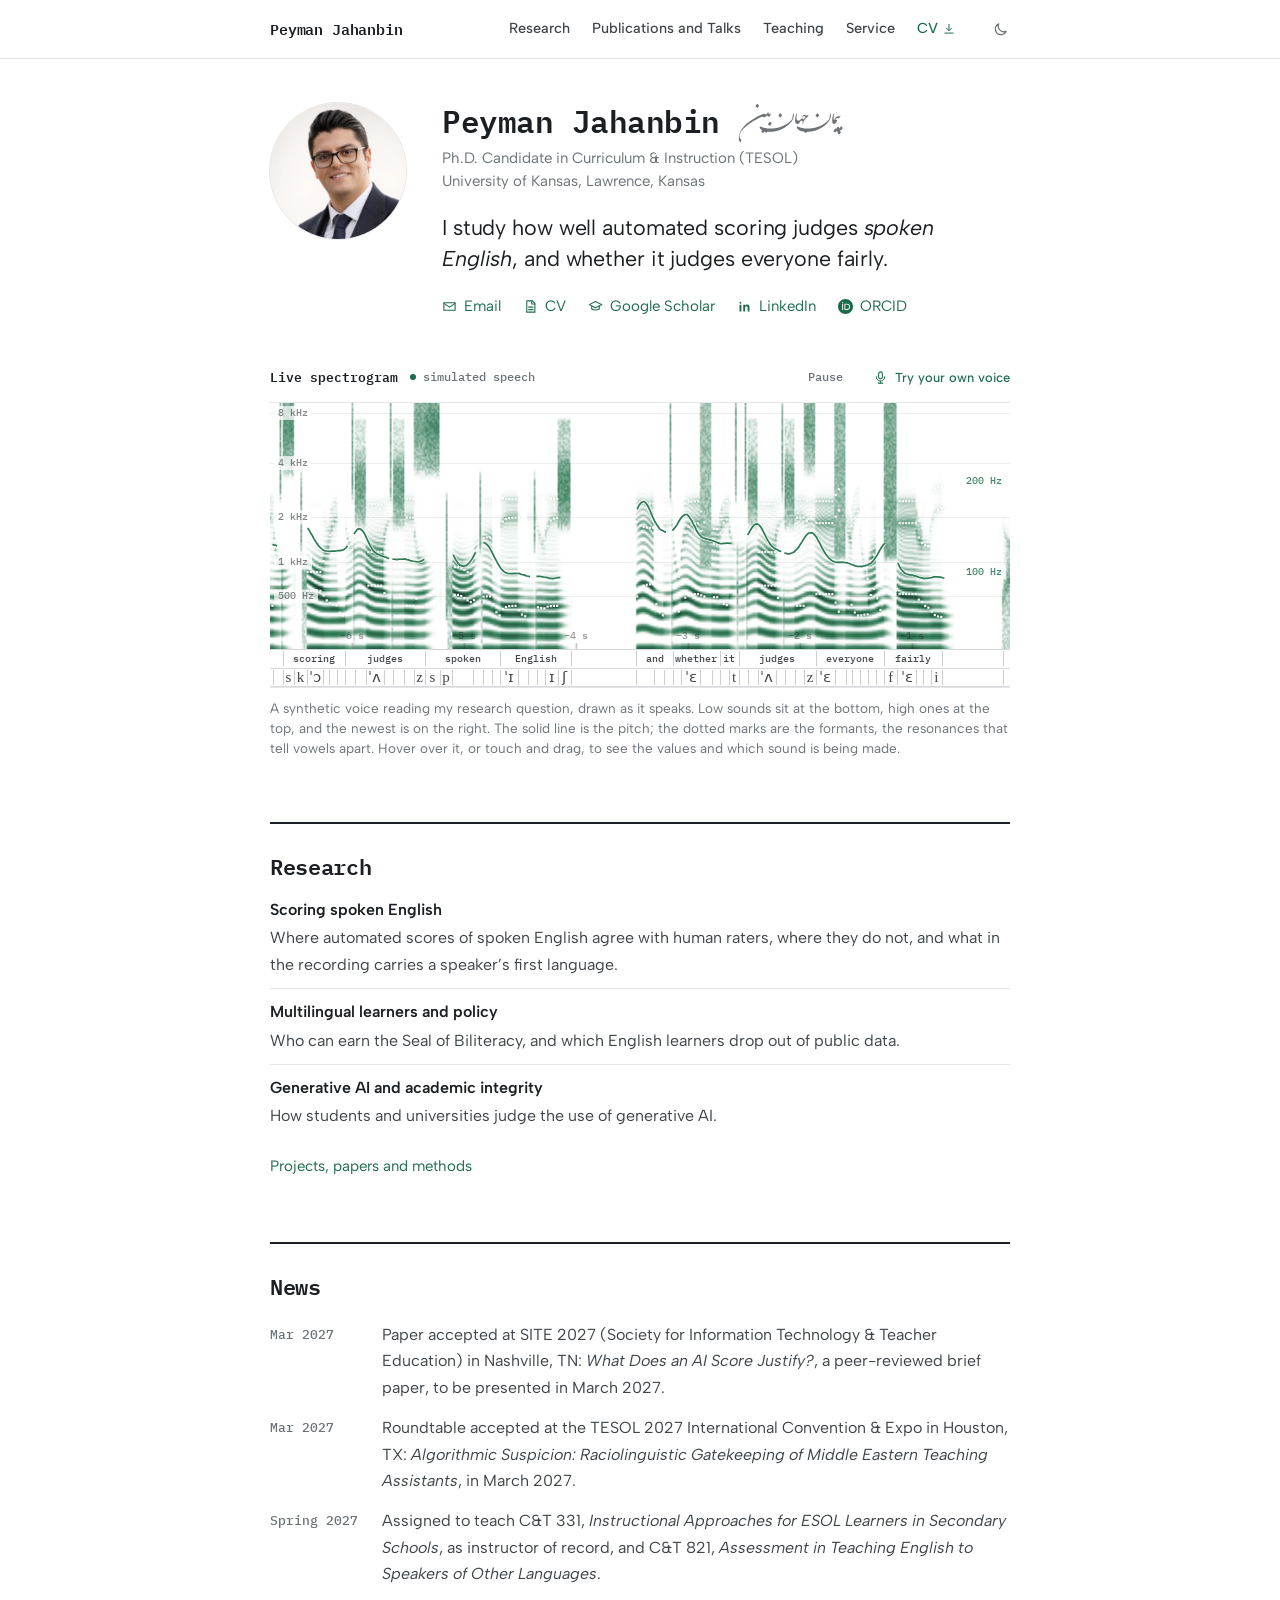
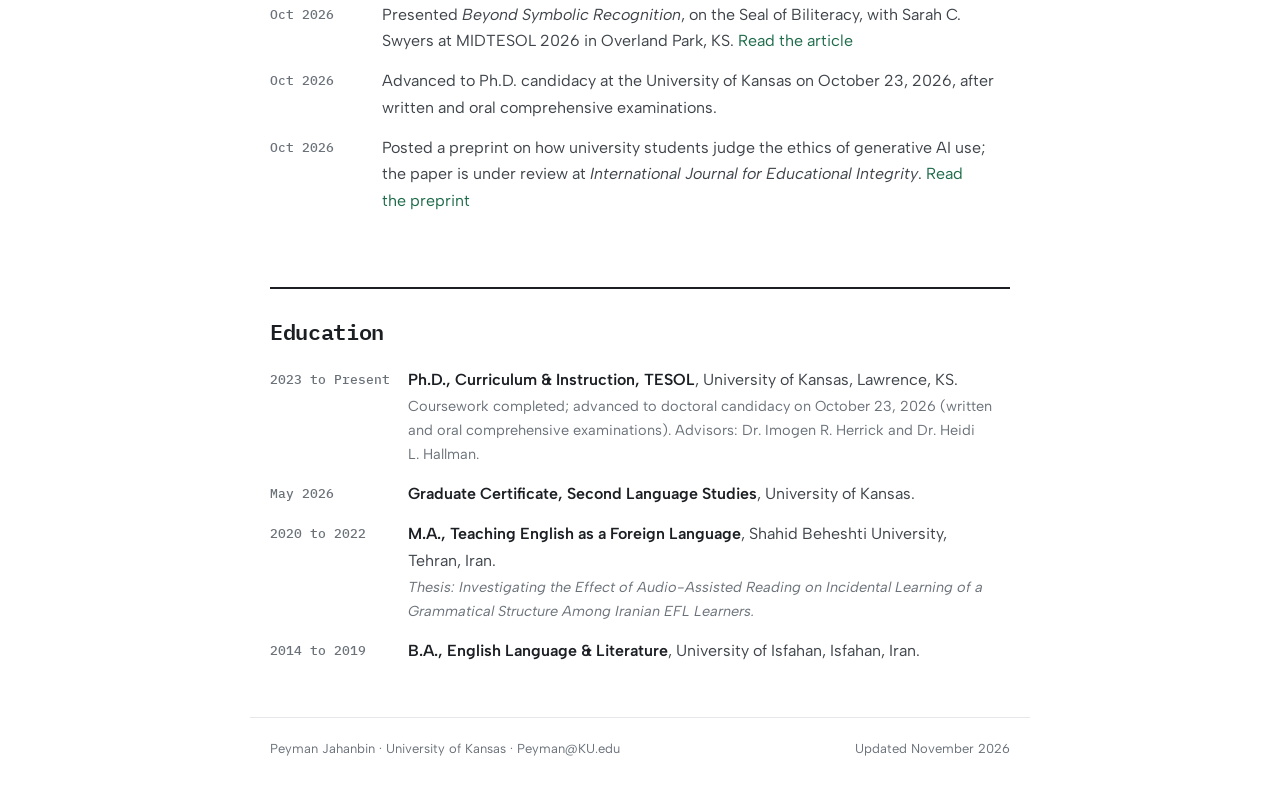
==== commit 5a44e536: "Teaching: teaching assistant courses C&T 746 and 747 with partner university logos Co-Authored-By: C" ====
--- a/index.html
+++ b/index.html
@@ -23,7 +23,7 @@
 <script>try{var t=localStorage.getItem('pj-theme');if(t)document.documentElement.dataset.theme=t}catch(e){}</script>
 <link rel="preconnect" href="https://fonts.googleapis.com"><link rel="preconnect" href="https://fonts.gstatic.com" crossorigin>
 <link href="https://fonts.googleapis.com/css2?family=IBM+Plex+Mono:wght@400;500;600&family=Albert+Sans:ital,wght@0,400;0,500;0,600;1,400&display=swap" rel="stylesheet">
-<link rel="stylesheet" href="assets/site.css?v=0685a325"></head><body>
+<link rel="stylesheet" href="assets/site.css?v=bb968090"></head><body>
 <header class="bar"><div class="bar-in"><a class="brand" href="index.html" aria-current="page">Peyman Jahanbin</a>
 <nav aria-label="Main"><a href="research.html">Research</a><a href="publications.html">Publications and Talks</a><a href="teaching.html">Teaching</a><a href="service.html">Service</a><a class="cv" href="Peyman_Jahanbin_CV.pdf">CV<svg class="ic" viewBox="0 0 24 24" aria-hidden="true" fill="none" stroke="currentColor" stroke-width="1.7" stroke-linecap="round" stroke-linejoin="round"><path d="M12 4v11m-4.5-4.5L12 15l4.5-4.5M5 19h14"/></svg></a></nav>
 <button class="theme" id="theme" type="button" aria-label="Switch light or dark mode"><svg class="ic" viewBox="0 0 24 24" aria-hidden="true" fill="none" stroke="currentColor" stroke-width="1.7" stroke-linecap="round" stroke-linejoin="round"><path d="M20 14.5A8 8 0 0 1 9.5 4a8 8 0 1 0 10.5 10.5z"/></svg><svg class="ic" viewBox="0 0 24 24" aria-hidden="true" fill="none" stroke="currentColor" stroke-width="1.7" stroke-linecap="round" stroke-linejoin="round"><circle cx="12" cy="12" r="4"/><path d="M12 2.5v2.2M12 19.3v2.2M2.5 12h2.2M19.3 12h2.2M5.3 5.3l1.6 1.6M17.1 17.1l1.6 1.6M5.3 18.7l1.6-1.6M17.1 6.9l1.6-1.6"/></svg></button></div></header>
--- a/assets/site.css
+++ b/assets/site.css
@@ -435,6 +435,12 @@
 @media(max-width:640px){.sch-g{grid-template-columns:1fr;gap:0}.sch ul{grid-template-columns:1fr}}
 .crs2 p{max-width:620px}
 .crs2:target{background:var(--soft)}
+.partners{margin:6px 0 4px;max-width:760px}
+.pt-l{font:500 13px/1.4 var(--sans);color:var(--mute);margin-bottom:8px}
+.partners ul{list-style:none;margin:0;padding:10px 12px;display:grid;grid-template-columns:repeat(4,minmax(0,1fr));align-items:center;justify-items:center;gap:0;background:#fff;border:1px solid var(--rule)}
+.partners li{display:flex;align-items:center;justify-content:center;width:100%;min-height:62px;padding:8px 10px}
+.partners img{display:block;max-width:100%;height:auto}
+@media(max-width:640px){.partners ul{grid-template-columns:repeat(2,minmax(0,1fr));padding:6px}.partners li{min-height:56px}}
 @media (max-width:640px){
   .crs2{grid-template-columns:1fr}
   .crs2-code{display:flex;align-items:baseline;gap:14px;flex-wrap:wrap;margin-bottom:6px}
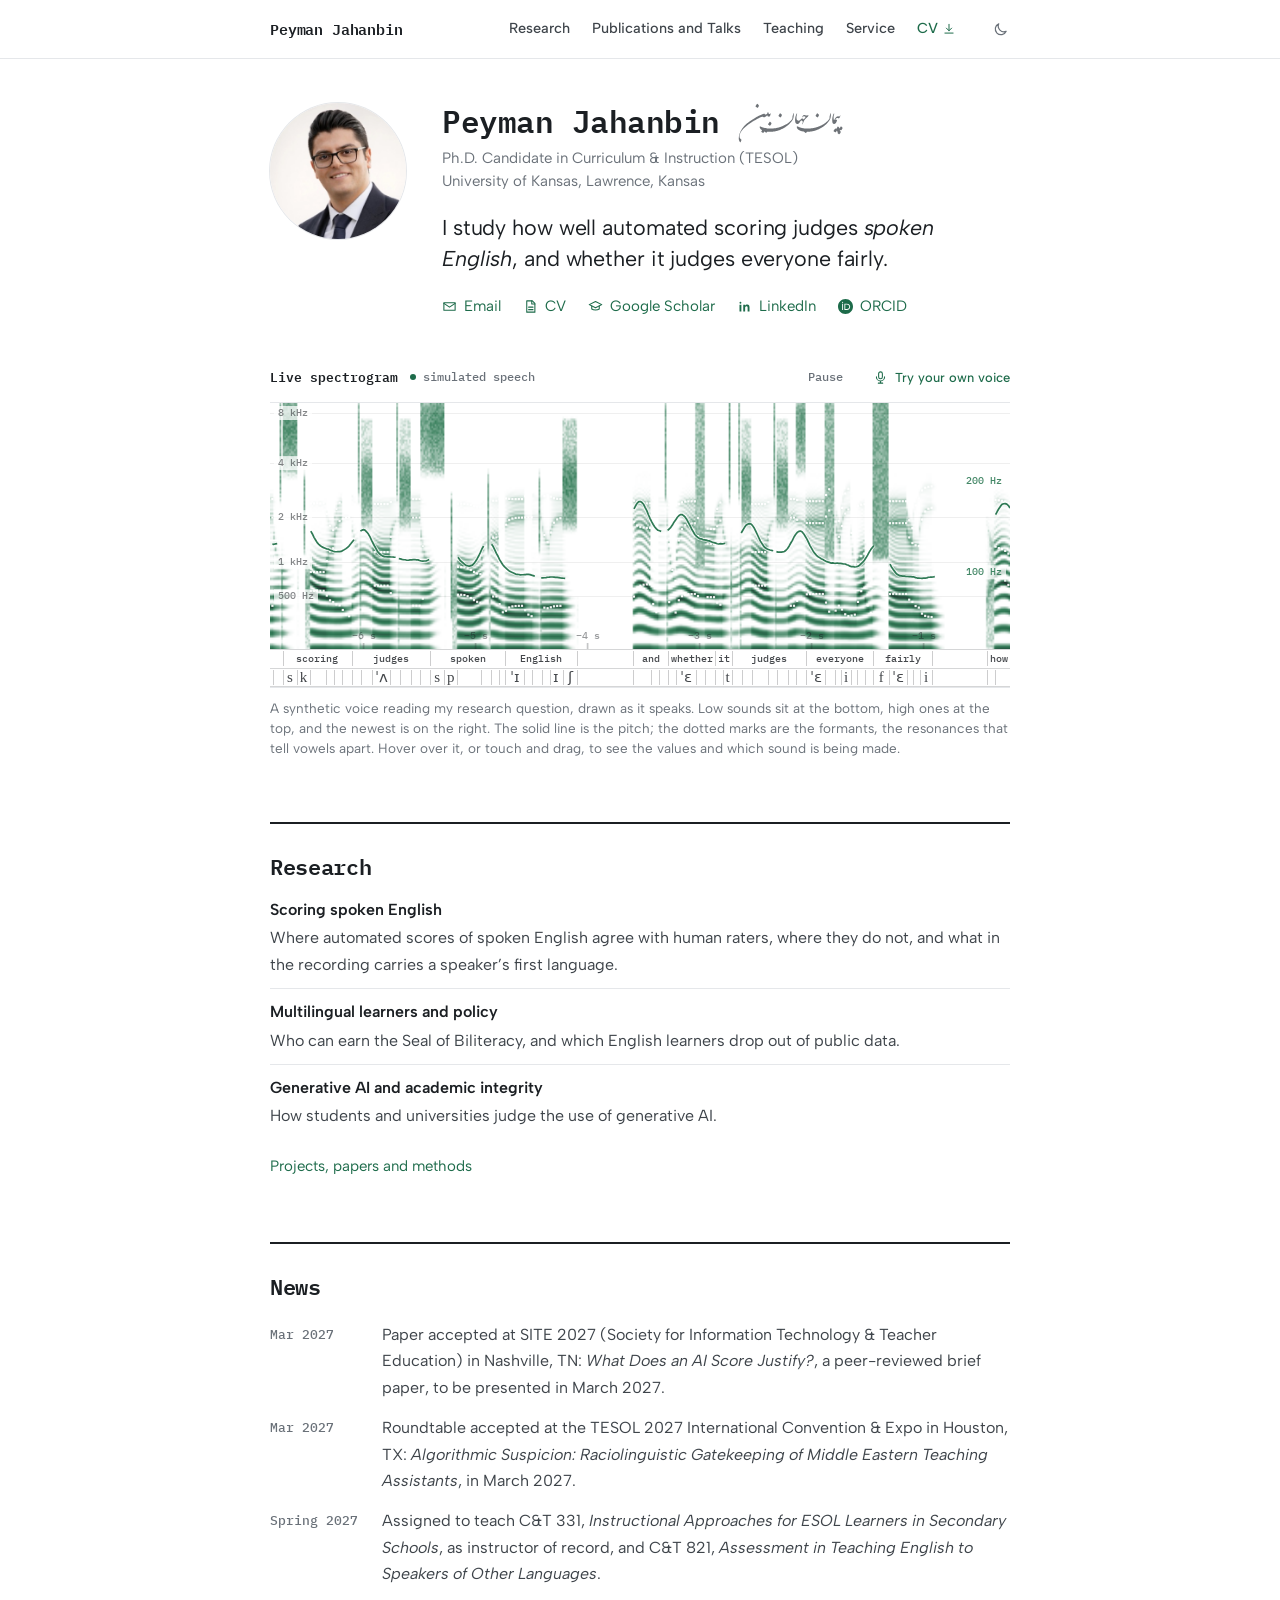
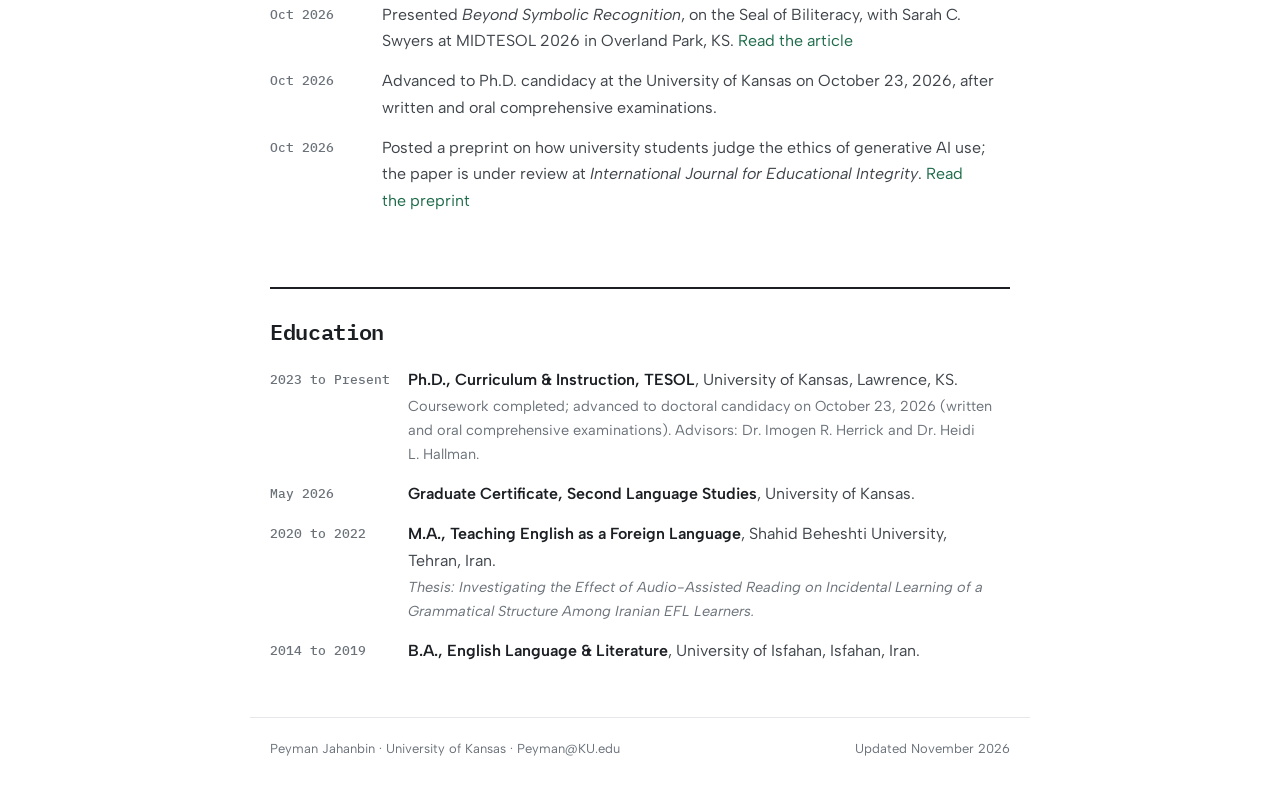
==== commit 7f2fbcc6: "Teaching: vector partner logos without a box, grey to colour on hover, drop the TA role line Co-Auth" ====
--- a/index.html
+++ b/index.html
@@ -23,7 +23,7 @@
 <script>try{var t=localStorage.getItem('pj-theme');if(t)document.documentElement.dataset.theme=t}catch(e){}</script>
 <link rel="preconnect" href="https://fonts.googleapis.com"><link rel="preconnect" href="https://fonts.gstatic.com" crossorigin>
 <link href="https://fonts.googleapis.com/css2?family=IBM+Plex+Mono:wght@400;500;600&family=Albert+Sans:ital,wght@0,400;0,500;0,600;1,400&display=swap" rel="stylesheet">
-<link rel="stylesheet" href="assets/site.css?v=bb968090"></head><body>
+<link rel="stylesheet" href="assets/site.css?v=194b9c24"></head><body>
 <header class="bar"><div class="bar-in"><a class="brand" href="index.html" aria-current="page">Peyman Jahanbin</a>
 <nav aria-label="Main"><a href="research.html">Research</a><a href="publications.html">Publications and Talks</a><a href="teaching.html">Teaching</a><a href="service.html">Service</a><a class="cv" href="Peyman_Jahanbin_CV.pdf">CV<svg class="ic" viewBox="0 0 24 24" aria-hidden="true" fill="none" stroke="currentColor" stroke-width="1.7" stroke-linecap="round" stroke-linejoin="round"><path d="M12 4v11m-4.5-4.5L12 15l4.5-4.5M5 19h14"/></svg></a></nav>
 <button class="theme" id="theme" type="button" aria-label="Switch light or dark mode"><svg class="ic" viewBox="0 0 24 24" aria-hidden="true" fill="none" stroke="currentColor" stroke-width="1.7" stroke-linecap="round" stroke-linejoin="round"><path d="M20 14.5A8 8 0 0 1 9.5 4a8 8 0 1 0 10.5 10.5z"/></svg><svg class="ic" viewBox="0 0 24 24" aria-hidden="true" fill="none" stroke="currentColor" stroke-width="1.7" stroke-linecap="round" stroke-linejoin="round"><circle cx="12" cy="12" r="4"/><path d="M12 2.5v2.2M12 19.3v2.2M2.5 12h2.2M19.3 12h2.2M5.3 5.3l1.6 1.6M17.1 17.1l1.6 1.6M5.3 18.7l1.6-1.6M17.1 6.9l1.6-1.6"/></svg></button></div></header>
--- a/assets/site.css
+++ b/assets/site.css
@@ -435,12 +435,17 @@
 @media(max-width:640px){.sch-g{grid-template-columns:1fr;gap:0}.sch ul{grid-template-columns:1fr}}
 .crs2 p{max-width:620px}
 .crs2:target{background:var(--soft)}
-.partners{margin:6px 0 4px;max-width:760px}
-.pt-l{font:500 13px/1.4 var(--sans);color:var(--mute);margin-bottom:8px}
-.partners ul{list-style:none;margin:0;padding:10px 12px;display:grid;grid-template-columns:repeat(4,minmax(0,1fr));align-items:center;justify-items:center;gap:0;background:#fff;border:1px solid var(--rule)}
-.partners li{display:flex;align-items:center;justify-content:center;width:100%;min-height:62px;padding:8px 10px}
-.partners img{display:block;max-width:100%;height:auto}
-@media(max-width:640px){.partners ul{grid-template-columns:repeat(2,minmax(0,1fr));padding:6px}.partners li{min-height:56px}}
+.crs2.partners{padding:6px 0 18px;border-top:0}
+.partners ul{list-style:none;margin:0;padding:0;display:grid;grid-template-columns:repeat(4,minmax(0,1fr));gap:22px 28px;max-width:620px}
+.partners a{display:flex;align-items:center;min-height:40px}
+.partners img{display:block;width:100%;max-width:140px;height:34px;object-fit:contain;object-position:left center;filter:grayscale(1) opacity(.6);transition:filter .3s ease}
+.partners a:hover img,.partners a:focus-visible img{filter:none}
+.partners a:focus-visible{outline:2px solid var(--acc);outline-offset:4px}
+:root[data-theme="dark"] .partners img{filter:grayscale(1) invert(1) opacity(.6)}
+:root[data-theme="dark"] .partners a:hover img,:root[data-theme="dark"] .partners a:focus-visible img{filter:grayscale(1) invert(1) opacity(1)}
+@media (prefers-color-scheme:dark){:root:not([data-theme="light"]) .partners img{filter:grayscale(1) invert(1) opacity(.6)}:root:not([data-theme="light"]) .partners a:hover img,:root:not([data-theme="light"]) .partners a:focus-visible img{filter:grayscale(1) invert(1) opacity(1)}}
+@media(prefers-reduced-motion:reduce){.partners img{transition:none}}
+@media(max-width:640px){.partners ul{grid-template-columns:repeat(2,minmax(0,1fr));gap:16px 20px}.crs2.partners{padding-top:0}}
 @media (max-width:640px){
   .crs2{grid-template-columns:1fr}
   .crs2-code{display:flex;align-items:baseline;gap:14px;flex-wrap:wrap;margin-bottom:6px}
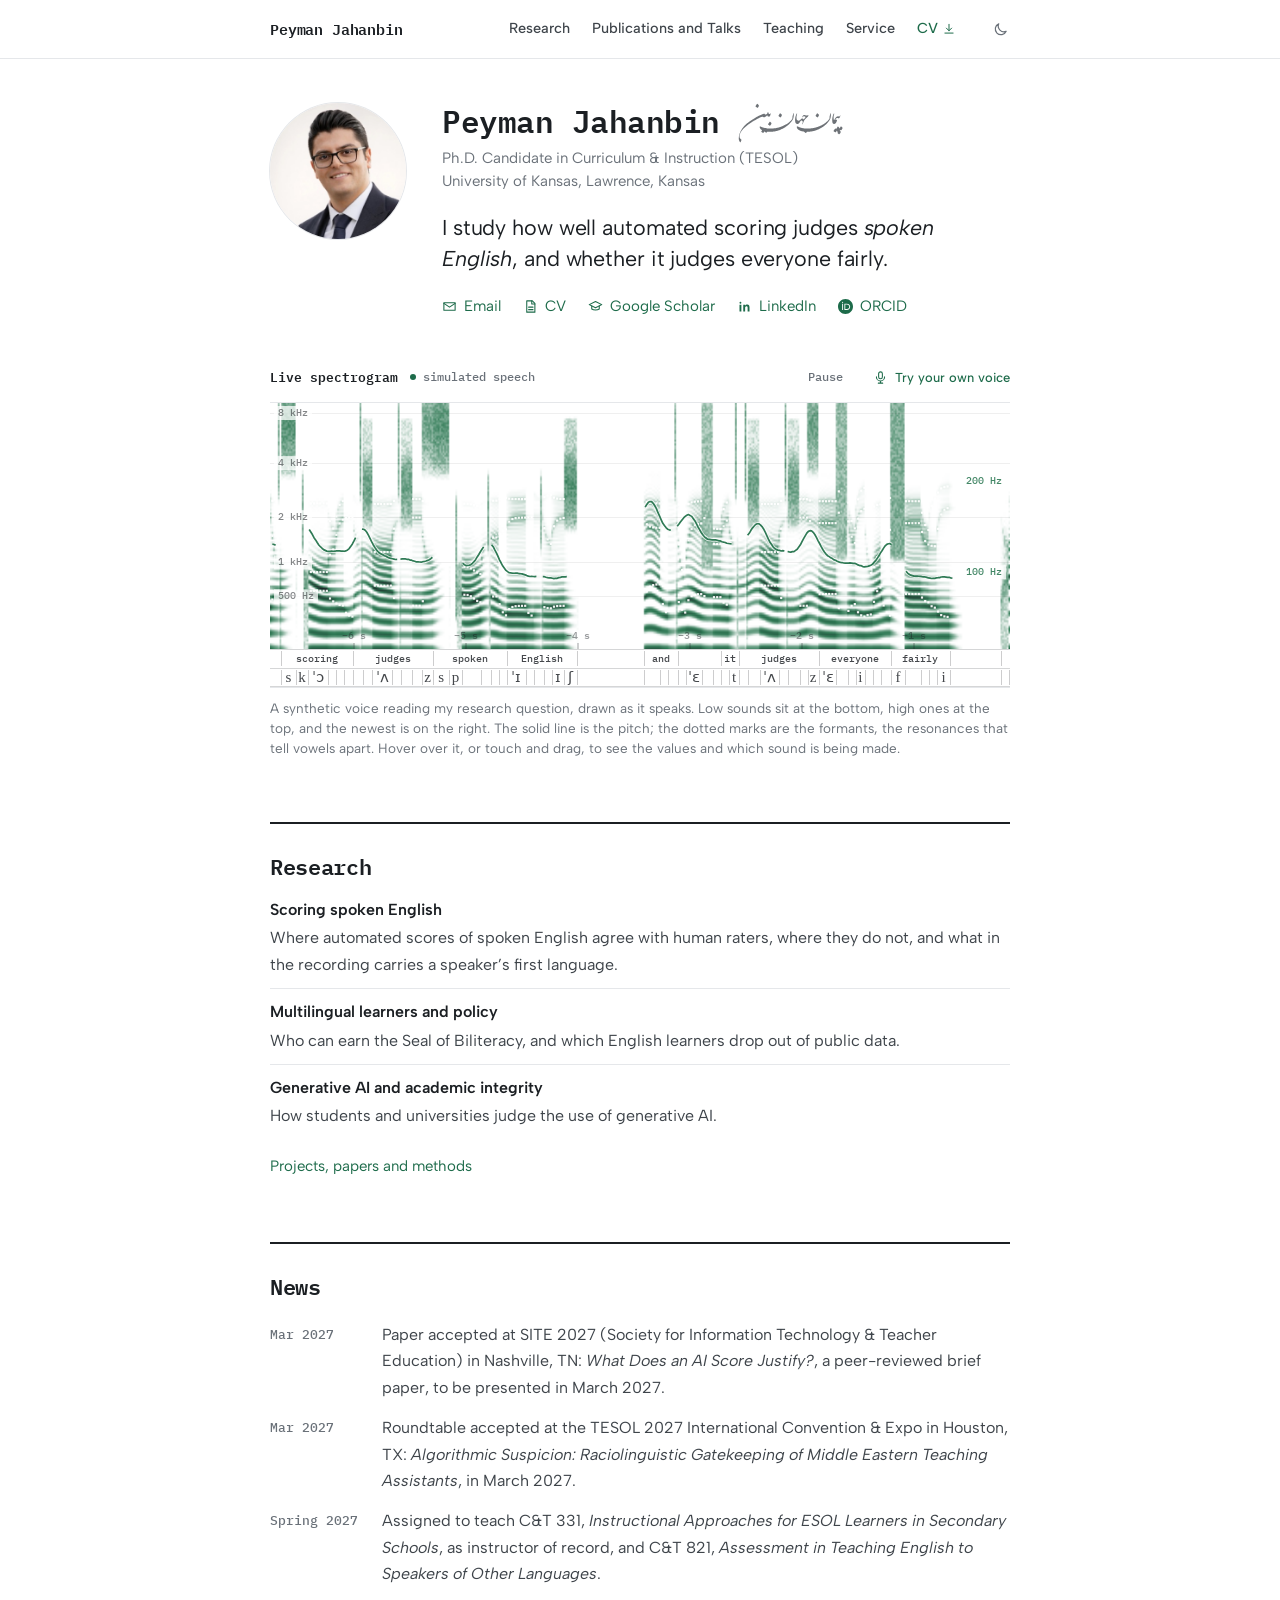
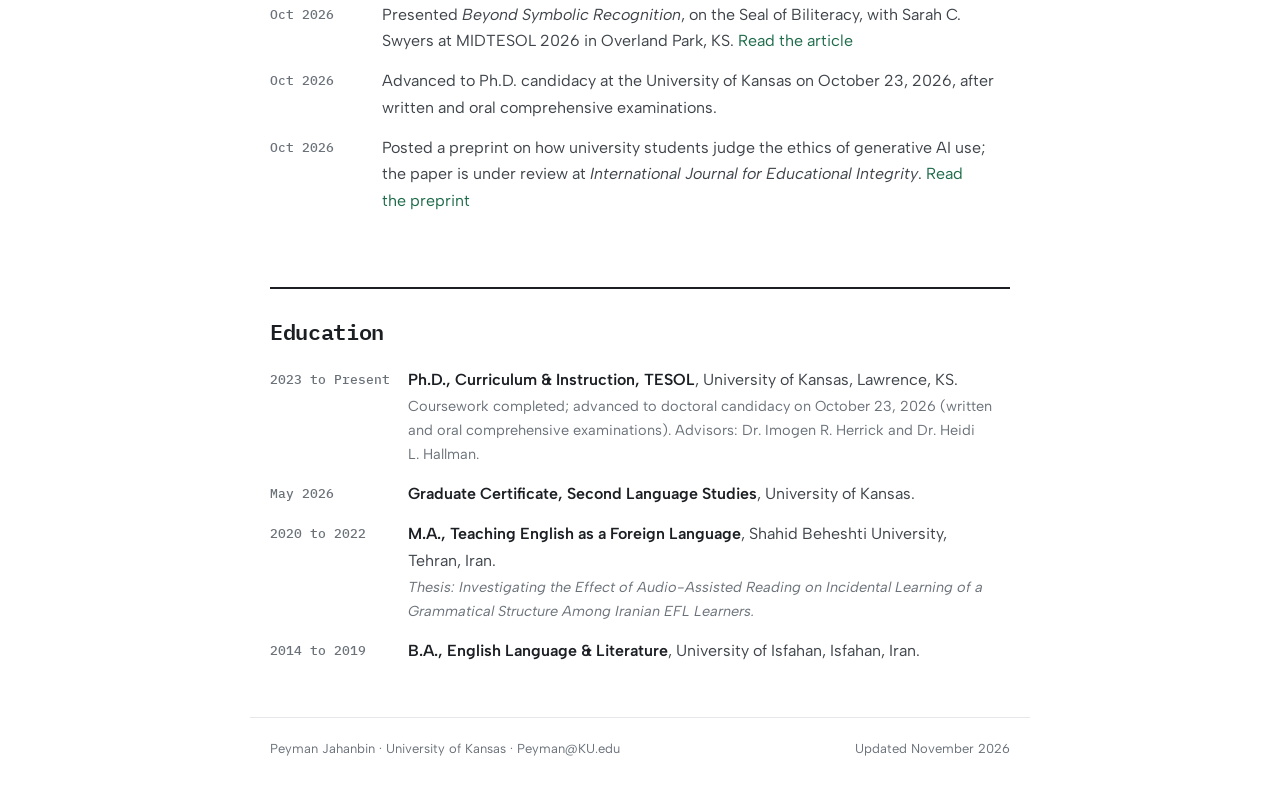
==== commit fe6d667a: "Teaching: Instructor of record heading, drop the Spring 2027 line and the C&T 747 description, logos" ====
--- a/index.html
+++ b/index.html
@@ -23,7 +23,7 @@
 <script>try{var t=localStorage.getItem('pj-theme');if(t)document.documentElement.dataset.theme=t}catch(e){}</script>
 <link rel="preconnect" href="https://fonts.googleapis.com"><link rel="preconnect" href="https://fonts.gstatic.com" crossorigin>
 <link href="https://fonts.googleapis.com/css2?family=IBM+Plex+Mono:wght@400;500;600&family=Albert+Sans:ital,wght@0,400;0,500;0,600;1,400&display=swap" rel="stylesheet">
-<link rel="stylesheet" href="assets/site.css?v=194b9c24"></head><body>
+<link rel="stylesheet" href="assets/site.css?v=e79e3972"></head><body>
 <header class="bar"><div class="bar-in"><a class="brand" href="index.html" aria-current="page">Peyman Jahanbin</a>
 <nav aria-label="Main"><a href="research.html">Research</a><a href="publications.html">Publications and Talks</a><a href="teaching.html">Teaching</a><a href="service.html">Service</a><a class="cv" href="Peyman_Jahanbin_CV.pdf">CV<svg class="ic" viewBox="0 0 24 24" aria-hidden="true" fill="none" stroke="currentColor" stroke-width="1.7" stroke-linecap="round" stroke-linejoin="round"><path d="M12 4v11m-4.5-4.5L12 15l4.5-4.5M5 19h14"/></svg></a></nav>
 <button class="theme" id="theme" type="button" aria-label="Switch light or dark mode"><svg class="ic" viewBox="0 0 24 24" aria-hidden="true" fill="none" stroke="currentColor" stroke-width="1.7" stroke-linecap="round" stroke-linejoin="round"><path d="M20 14.5A8 8 0 0 1 9.5 4a8 8 0 1 0 10.5 10.5z"/></svg><svg class="ic" viewBox="0 0 24 24" aria-hidden="true" fill="none" stroke="currentColor" stroke-width="1.7" stroke-linecap="round" stroke-linejoin="round"><circle cx="12" cy="12" r="4"/><path d="M12 2.5v2.2M12 19.3v2.2M2.5 12h2.2M19.3 12h2.2M5.3 5.3l1.6 1.6M17.1 17.1l1.6 1.6M5.3 18.7l1.6-1.6M17.1 6.9l1.6-1.6"/></svg></button></div></header>
--- a/assets/site.css
+++ b/assets/site.css
@@ -354,9 +354,6 @@
 .rec .tt{width:84px;text-align:right;padding-left:18px;white-space:nowrap}
 .rec .tn{font:600 15px/1 var(--sans);font-variant-numeric:tabular-nums;color:var(--ink)}
 .rec thead th.tt{text-align:right;padding-left:18px;font:500 11.5px/1.2 var(--mono);color:var(--mute)}
-.rec tfoot th,.rec tfoot td{border-top:1px solid var(--ink2);height:40px;font:500 12.5px/1 var(--mono);color:var(--mute);font-variant-numeric:tabular-nums}
-.rec tfoot .tot-l{font:500 13px/1.3 var(--sans);color:var(--mute)}
-.rec tfoot td.now{color:var(--ink)}
 .rec-next{margin-top:14px}
 h3.grp{margin:38px 0 4px;padding-bottom:8px;border-bottom:1px solid var(--rule);font:600 15px/1.4 var(--mono);color:var(--ink);letter-spacing:-.01em}
 h3.grp+.course{border-top:0}
@@ -437,13 +434,33 @@
 .crs2:target{background:var(--soft)}
 .crs2.partners{padding:6px 0 18px;border-top:0}
 .partners ul{list-style:none;margin:0;padding:0;display:grid;grid-template-columns:repeat(4,minmax(0,1fr));gap:22px 28px;max-width:620px}
-.partners a{display:flex;align-items:center;min-height:40px}
-.partners img{display:block;width:100%;max-width:140px;height:34px;object-fit:contain;object-position:left center;filter:grayscale(1) opacity(.6);transition:filter .3s ease}
-.partners a:hover img,.partners a:focus-visible img{filter:none}
+.partners a{display:flex;align-items:center;min-height:44px}
+.partners img{display:block;width:100%;max-width:140px;height:34px;object-fit:contain;object-position:left center;transition:filter .3s ease}
 .partners a:focus-visible{outline:2px solid var(--acc);outline-offset:4px}
-:root[data-theme="dark"] .partners img{filter:grayscale(1) invert(1) opacity(.6)}
-:root[data-theme="dark"] .partners a:hover img,:root[data-theme="dark"] .partners a:focus-visible img{filter:grayscale(1) invert(1) opacity(1)}
-@media (prefers-color-scheme:dark){:root:not([data-theme="light"]) .partners img{filter:grayscale(1) invert(1) opacity(.6)}:root:not([data-theme="light"]) .partners a:hover img,:root:not([data-theme="light"]) .partners a:focus-visible img{filter:grayscale(1) invert(1) opacity(1)}}
+/* Phones and tablets have no hover, so the logos show in full colour there. Only pointer devices get grey-then-colour. */
+@media (hover:hover) and (pointer:fine){
+  .partners img{filter:grayscale(1) opacity(.6)}
+  .partners a:hover img,.partners a:focus-visible img{filter:none}
+}
+/* Dark mode: the logos have dark lettering, so they are drawn light. */
+:root[data-theme="dark"] .partners img{filter:grayscale(1) invert(1) opacity(.85)}
+@media (hover:hover) and (pointer:fine){
+  :root[data-theme="dark"] .partners img{filter:grayscale(1) invert(1) opacity(.6)}
+  :root[data-theme="dark"] .partners a:hover img,:root[data-theme="dark"] .partners a:focus-visible img{filter:grayscale(1) invert(1) opacity(1)}
+}
+@media (prefers-color-scheme:dark){
+  :root:not([data-theme="light"]) .partners img{filter:grayscale(1) invert(1) opacity(.85)}
+}
+@media (prefers-color-scheme:dark) and (hover:hover) and (pointer:fine){
+  :root:not([data-theme="light"]) .partners img{filter:grayscale(1) invert(1) opacity(.6)}
+  :root:not([data-theme="light"]) .partners a:hover img,:root:not([data-theme="light"]) .partners a:focus-visible img{filter:grayscale(1) invert(1) opacity(1)}
+}
+/* Touch: bigger tap areas for the school names and map pins */
+@media (hover:none){
+  .sch li{padding:6px 0}
+  .sch .sch-p{padding:10px;margin:-10px -4px -10px -4px}
+  .sch-h{padding-top:12px;padding-bottom:12px}
+}
 @media(prefers-reduced-motion:reduce){.partners img{transition:none}}
 @media(max-width:640px){.partners ul{grid-template-columns:repeat(2,minmax(0,1fr));gap:16px 20px}.crs2.partners{padding-top:0}}
 @media (max-width:640px){
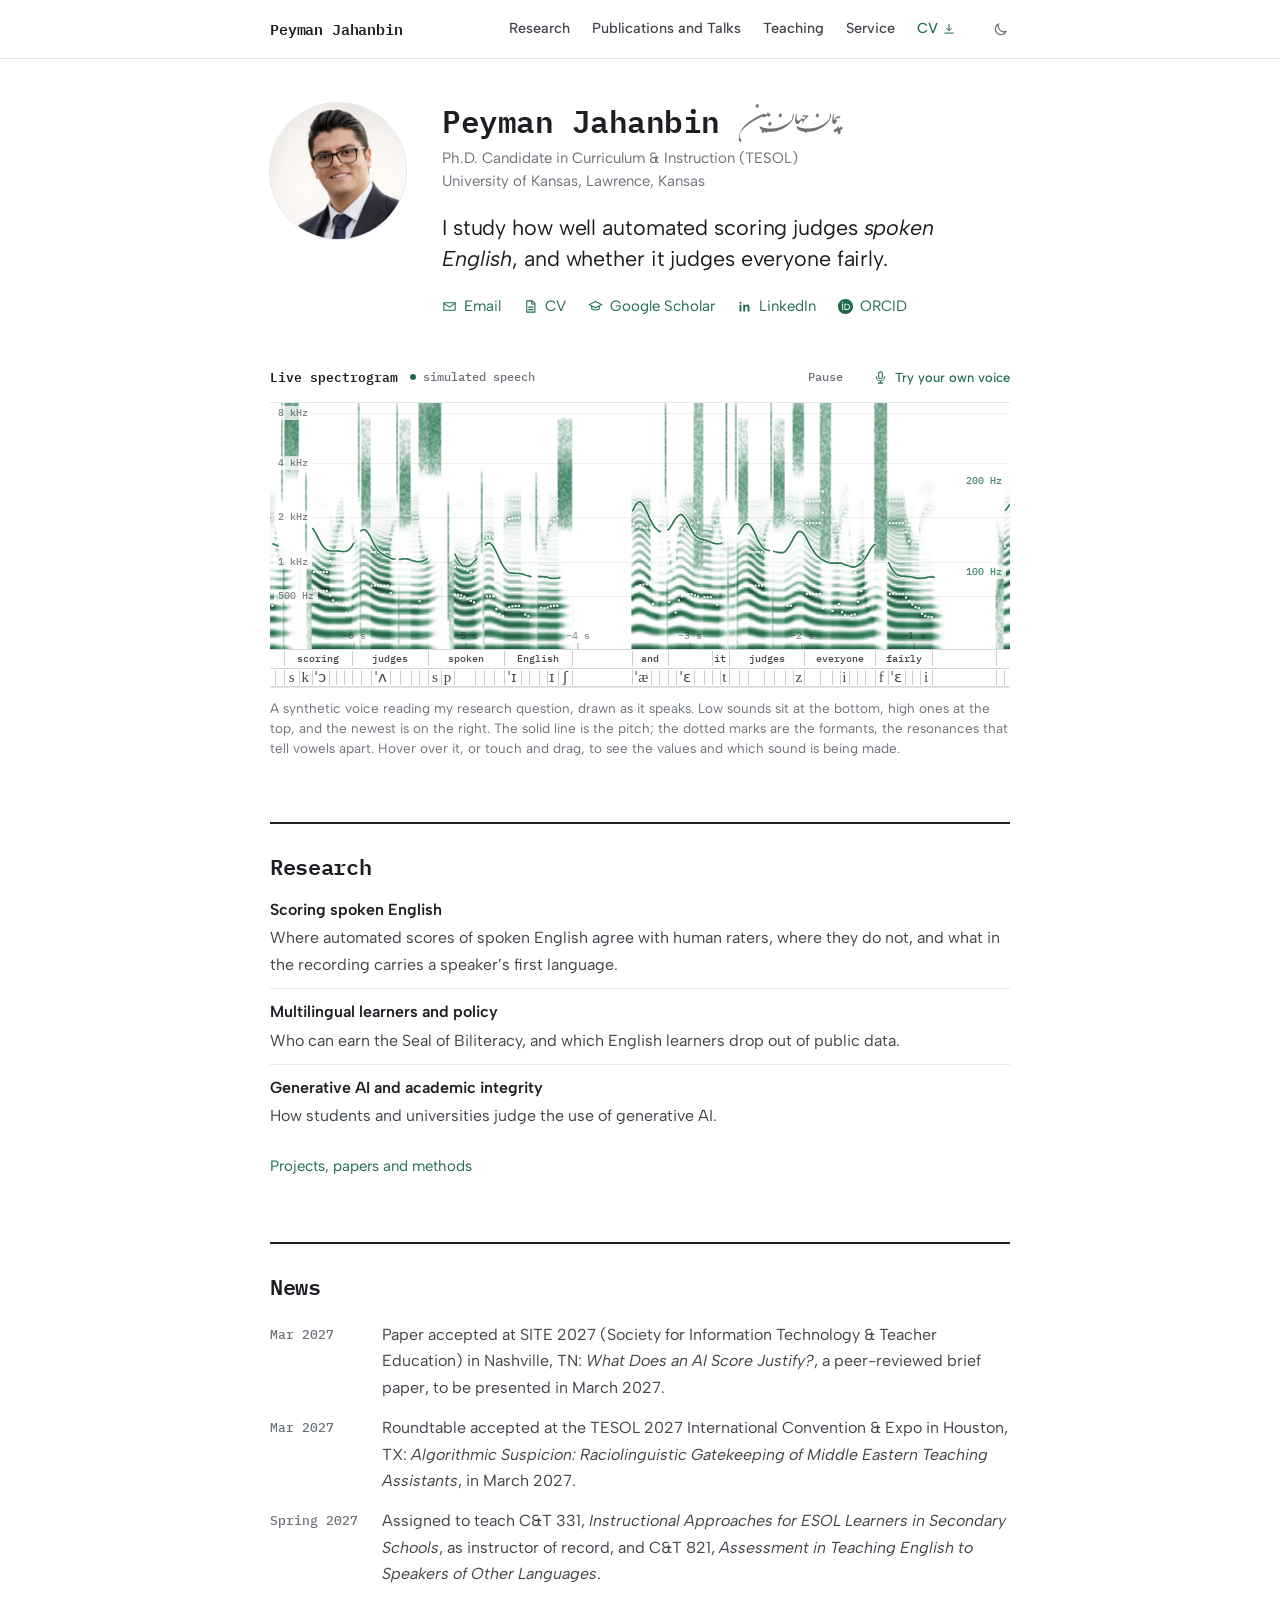
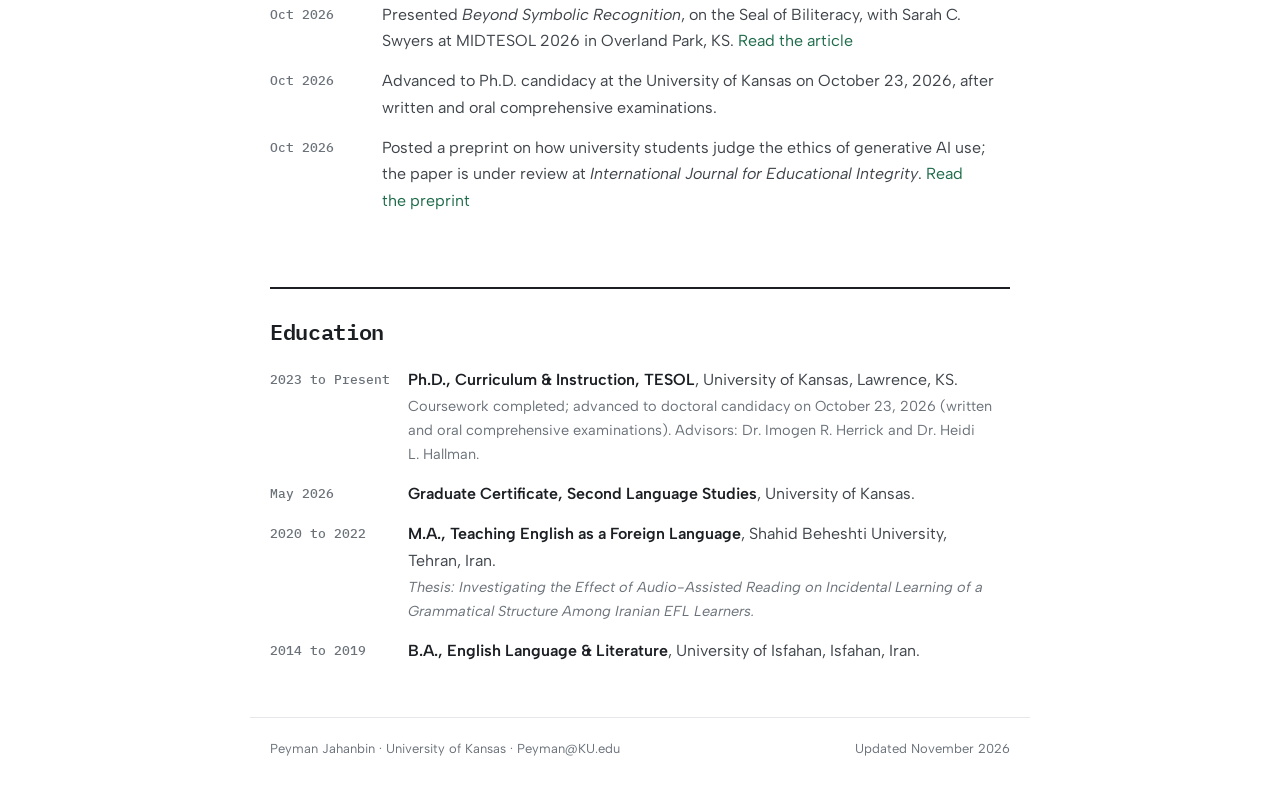
==== commit 793a6de1: "Teaching in Iran: IranCanada IELTS preparation and test design, Vank in two parts (school and evenin" ====
--- a/index.html
+++ b/index.html
@@ -23,7 +23,7 @@
 <script>try{var t=localStorage.getItem('pj-theme');if(t)document.documentElement.dataset.theme=t}catch(e){}</script>
 <link rel="preconnect" href="https://fonts.googleapis.com"><link rel="preconnect" href="https://fonts.gstatic.com" crossorigin>
 <link href="https://fonts.googleapis.com/css2?family=IBM+Plex+Mono:wght@400;500;600&family=Albert+Sans:ital,wght@0,400;0,500;0,600;1,400&display=swap" rel="stylesheet">
-<link rel="stylesheet" href="assets/site.css?v=e79e3972"></head><body>
+<link rel="stylesheet" href="assets/site.css?v=1f31f2da"></head><body>
 <header class="bar"><div class="bar-in"><a class="brand" href="index.html" aria-current="page">Peyman Jahanbin</a>
 <nav aria-label="Main"><a href="research.html">Research</a><a href="publications.html">Publications and Talks</a><a href="teaching.html">Teaching</a><a href="service.html">Service</a><a class="cv" href="Peyman_Jahanbin_CV.pdf">CV<svg class="ic" viewBox="0 0 24 24" aria-hidden="true" fill="none" stroke="currentColor" stroke-width="1.7" stroke-linecap="round" stroke-linejoin="round"><path d="M12 4v11m-4.5-4.5L12 15l4.5-4.5M5 19h14"/></svg></a></nav>
 <button class="theme" id="theme" type="button" aria-label="Switch light or dark mode"><svg class="ic" viewBox="0 0 24 24" aria-hidden="true" fill="none" stroke="currentColor" stroke-width="1.7" stroke-linecap="round" stroke-linejoin="round"><path d="M20 14.5A8 8 0 0 1 9.5 4a8 8 0 1 0 10.5 10.5z"/></svg><svg class="ic" viewBox="0 0 24 24" aria-hidden="true" fill="none" stroke="currentColor" stroke-width="1.7" stroke-linecap="round" stroke-linejoin="round"><circle cx="12" cy="12" r="4"/><path d="M12 2.5v2.2M12 19.3v2.2M2.5 12h2.2M19.3 12h2.2M5.3 5.3l1.6 1.6M17.1 17.1l1.6 1.6M5.3 18.7l1.6-1.6M17.1 6.9l1.6-1.6"/></svg></button></div></header>
--- a/assets/site.css
+++ b/assets/site.css
@@ -370,6 +370,11 @@
 .p-when{font-weight:400;font-size:14.5px;color:var(--mute);margin-left:6px;white-space:nowrap}
 .place p{margin-top:3px}
 .old{list-style:none;margin-top:8px;font-size:15px}
+.parts{margin:8px 0 2px;max-width:640px}
+.parts>div{display:grid;grid-template-columns:168px minmax(0,1fr);gap:0 18px;padding:8px 0;border-top:1px solid var(--rule)}
+.parts dt{font:500 14px/1.6 var(--sans);color:var(--acc)}
+.parts dd{margin:0;font-size:15.5px;line-height:1.6;color:var(--ink2)}
+@media (max-width:640px){.parts>div{grid-template-columns:1fr;gap:1px;padding:9px 0}}
 .old li{padding:3px 0}
 @media (max-width:640px){
   .rec .tr-c a span{display:none}
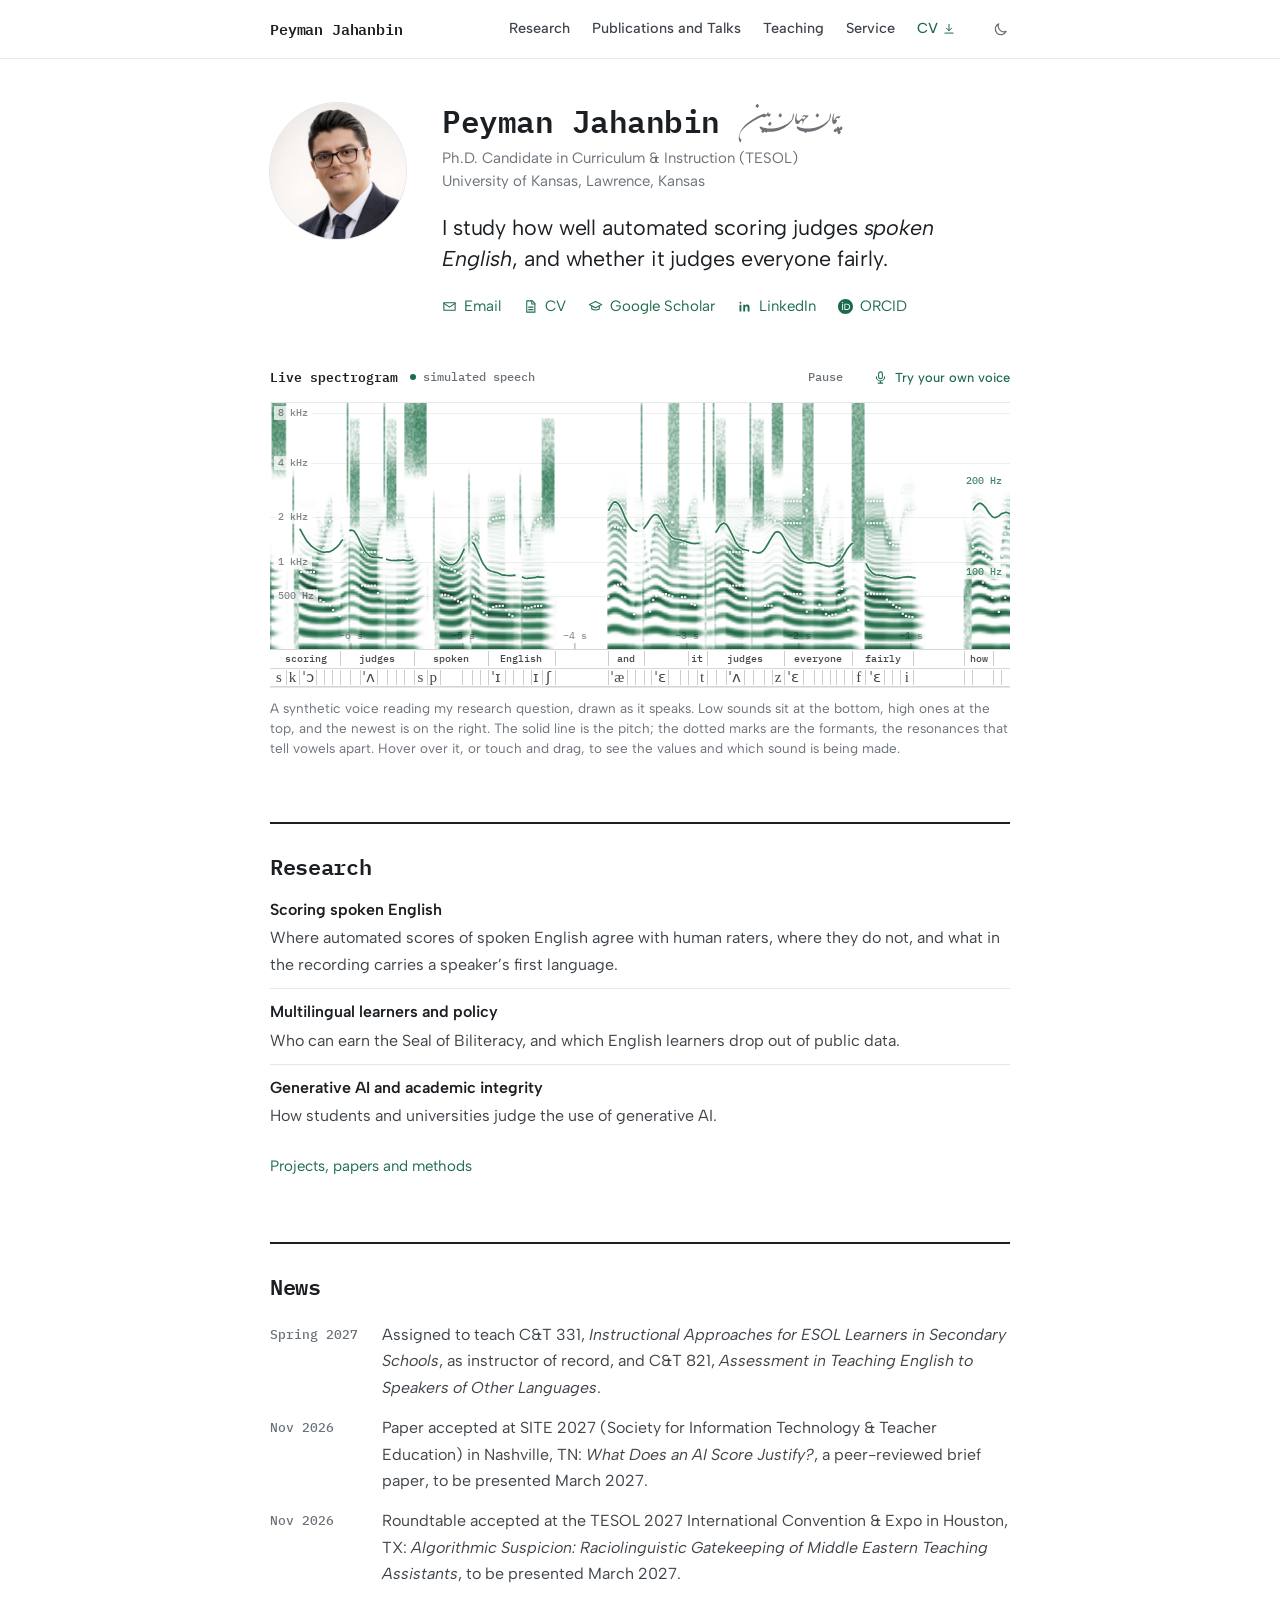
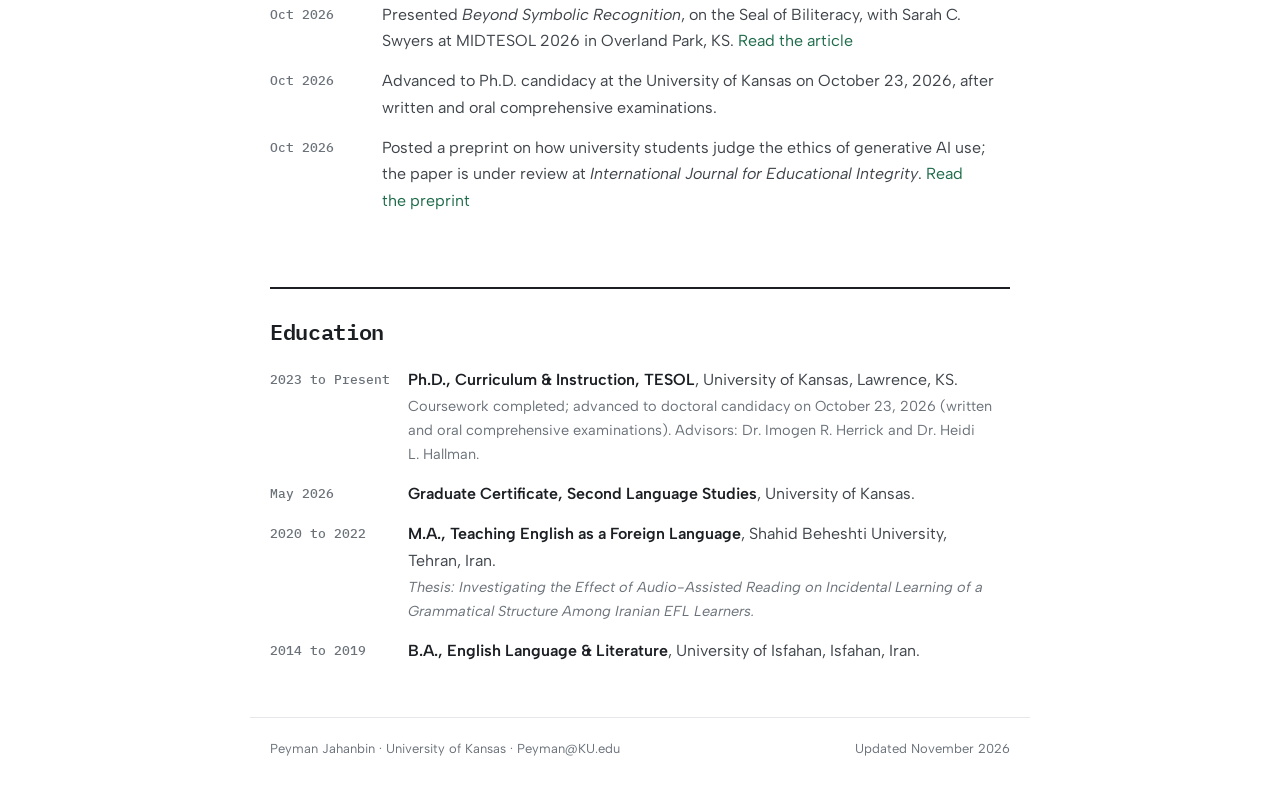
==== commit 5c0d2841: "CV: Teaching Experience (Iran) and Other Publications sections; news dates the accepted SITE and TES" ====
--- a/index.html
+++ b/index.html
@@ -34,7 +34,7 @@
 <div class="hlinks"><a href="mailto:Peyman@KU.edu"><svg class="ic" viewBox="0 0 24 24" aria-hidden="true" fill="none" stroke="currentColor" stroke-width="1.7" stroke-linecap="round" stroke-linejoin="round"><path d="M3 6h18v12H3z"/><path d="m3 7 9 6 9-6"/></svg><span>Email</span></a><a href="Peyman_Jahanbin_CV.pdf"><svg class="ic" viewBox="0 0 24 24" aria-hidden="true" fill="none" stroke="currentColor" stroke-width="1.7" stroke-linecap="round" stroke-linejoin="round"><path d="M6 3h9l4 4v14H6z"/><path d="M14 3v5h5M9 13h7M9 17h7"/></svg><span>CV</span></a><a href="https://scholar.google.com/citations?user=wlhGmcEAAAAJ&amp;hl=en" target="_blank" rel="noopener"><svg class="ic" viewBox="0 0 24 24" aria-hidden="true" fill="none" stroke="currentColor" stroke-width="1.7" stroke-linecap="round" stroke-linejoin="round"><path d="m2 9 10-5 10 5-10 5z"/><path d="M6 11v5c3 2 9 2 12 0v-5"/></svg><span>Google Scholar</span></a><a href="https://www.linkedin.com/in/jpeyman/" target="_blank" rel="noopener"><svg class="ic" viewBox="0 0 24 24" aria-hidden="true" fill="currentColor" stroke="none"><path d="M4 9h3v11H4zM5.5 4.5a1.5 1.5 0 1 1 0 3 1.5 1.5 0 0 1 0-3zM10 9h3v1.6c.6-1 1.8-1.8 3.5-1.8 2.6 0 3.5 1.7 3.5 4.5V20h-3v-6c0-1.5-.4-2.6-1.9-2.6S13 12.6 13 14v6h-3z"/></svg><span>LinkedIn</span></a><a href="https://orcid.org/0000-0002-5692-3379" target="_blank" rel="noopener"><svg class="ic" viewBox="0 0 24 24" aria-hidden="true" fill="currentColor" stroke="none"><path d="M12 0C5.372 0 0 5.372 0 12s5.372 12 12 12 12-5.372 12-12S18.628 0 12 0zM7.369 4.378c.525 0 .947.431.947.947s-.422.947-.947.947a.95.95 0 0 1-.947-.947c0-.525.422-.947.947-.947zm-.722 3.038h1.444v10.041H6.647V7.416zm3.562 0h3.9c3.712 0 5.344 2.653 5.344 5.025 0 2.578-2.016 5.025-5.325 5.025h-3.919V7.416zm1.444 1.303v7.444h2.297c3.272 0 4.022-2.484 4.022-3.722 0-2.016-1.284-3.722-4.097-3.722h-2.222z"/></svg><span>ORCID</span></a></div></div></section><figure class="figure spectro"><div class="sp-head"><span class="sp-title">Live spectrogram</span><span class="sp-mode" id="modeS">simulated speech</span>
 <button class="sp-ctrl" id="pauseS" type="button" aria-pressed="false">Pause</button><button class="sp-mic" id="micS" type="button" aria-pressed="false"><svg class="ic" viewBox="0 0 24 24" aria-hidden="true" fill="none" stroke="currentColor" stroke-width="1.7" stroke-linecap="round" stroke-linejoin="round"><rect x="9" y="3" width="6" height="11" rx="3"/><path d="M5.5 11a6.5 6.5 0 0 0 13 0M12 17.5V21M8.5 21h7"/></svg><span>Try your own voice</span></button></div>
 <div class="viz" id="vizS" role="img" aria-label="Animated spectrogram with pitch, formants and word and phone tiers"><canvas id="specS"></canvas><canvas id="ovS" class="ov"></canvas><div class="tip" id="tipS"></div></div>
-<figcaption id="statS" aria-live="polite">A synthetic voice reading my research question, drawn as it speaks. Low sounds sit at the bottom, high ones at the top, and the newest is on the right. The solid line is the pitch; the dotted marks are the formants, the resonances that tell vowels apart. Hover over it, or touch and drag, to see the values and which sound is being made.</figcaption></figure><h2>Research</h2><ul class="strands"><li><a href="research.html#scoring">Scoring spoken English</a><p>Where automated scores of spoken English agree with human raters, where they do not, and what in the recording carries a speaker’s first language.</p></li><li><a href="research.html#policy">Multilingual learners and policy</a><p>Who can earn the Seal of Biliteracy, and which English learners drop out of public data.</p></li><li><a href="research.html#ai">Generative AI and academic integrity</a><p>How students and universities judge the use of generative AI.</p></li></ul><p class="more"><a href="research.html">Projects, papers and methods</a></p><h2>News</h2><table class="kv news"><tr><th>Mar 2027</th><td>Paper accepted at SITE 2027 (Society for Information Technology &amp; Teacher Education) in Nashville, TN: <em>What Does an AI Score Justify?</em>, a peer-reviewed brief paper, to be presented in March 2027.</td></tr><tr><th>Mar 2027</th><td>Roundtable accepted at the TESOL 2027 International Convention &amp; Expo in Houston, TX: <em>Algorithmic Suspicion: Raciolinguistic Gatekeeping of Middle Eastern Teaching Assistants</em>, in March 2027.</td></tr><tr><th>Spring 2027</th><td>Assigned to teach C&amp;T 331, <em>Instructional Approaches for ESOL Learners in Secondary Schools</em>, as instructor of record, and C&amp;T 821, <em>Assessment in Teaching English to Speakers of Other Languages</em>.</td></tr><tr><th>Oct 2026</th><td>Presented <em>Beyond Symbolic Recognition</em>, on the Seal of Biliteracy, with Sarah C. Swyers at MIDTESOL 2026 in Overland Park, KS. <a href="https://doi.org/10.1002/tesq.70236" target="_blank" rel="noopener">Read the article</a></td></tr><tr><th>Oct 2026</th><td>Advanced to Ph.D. candidacy at the University of Kansas on October 23, 2026, after written and oral comprehensive examinations.</td></tr><tr><th>Oct 2026</th><td>Posted a preprint on how university students judge the ethics of generative AI use; the paper is under review at <em>International Journal for Educational Integrity</em>. <a href="https://doi.org/10.21203/rs.3.rs-11286301/v1" target="_blank" rel="noopener">Read the preprint</a></td></tr></table><h2>Education</h2><table class="kv news edu"><tr><th>2023 to Present</th><td><b>Ph.D., Curriculum &amp; Instruction, <em>TESOL</em></b>, University of Kansas, Lawrence, KS.<span class="edu-more">Coursework completed; advanced to doctoral candidacy on October 23, 2026 (written and oral comprehensive examinations). Advisors: Dr. Imogen R. Herrick and Dr. Heidi L. Hallman.</span></td></tr><tr><th>May 2026</th><td><b>Graduate Certificate, <em>Second Language Studies</em></b>, University of Kansas.</td></tr><tr><th>2020 to 2022</th><td><b>M.A., Teaching English as a Foreign Language</b>, Shahid Beheshti University, Tehran, Iran.<span class="edu-more"><em>Thesis: Investigating the Effect of Audio-Assisted Reading on Incidental Learning of a Grammatical Structure Among Iranian EFL Learners.</em></span></td></tr><tr><th>2014 to 2019</th><td><b>B.A., English Language &amp; Literature</b>, University of Isfahan, Isfahan, Iran.</td></tr></table></main>
+<figcaption id="statS" aria-live="polite">A synthetic voice reading my research question, drawn as it speaks. Low sounds sit at the bottom, high ones at the top, and the newest is on the right. The solid line is the pitch; the dotted marks are the formants, the resonances that tell vowels apart. Hover over it, or touch and drag, to see the values and which sound is being made.</figcaption></figure><h2>Research</h2><ul class="strands"><li><a href="research.html#scoring">Scoring spoken English</a><p>Where automated scores of spoken English agree with human raters, where they do not, and what in the recording carries a speaker’s first language.</p></li><li><a href="research.html#policy">Multilingual learners and policy</a><p>Who can earn the Seal of Biliteracy, and which English learners drop out of public data.</p></li><li><a href="research.html#ai">Generative AI and academic integrity</a><p>How students and universities judge the use of generative AI.</p></li></ul><p class="more"><a href="research.html">Projects, papers and methods</a></p><h2>News</h2><table class="kv news"><tr><th>Spring 2027</th><td>Assigned to teach C&amp;T 331, <em>Instructional Approaches for ESOL Learners in Secondary Schools</em>, as instructor of record, and C&amp;T 821, <em>Assessment in Teaching English to Speakers of Other Languages</em>.</td></tr><tr><th>Nov 2026</th><td>Paper accepted at SITE 2027 (Society for Information Technology &amp; Teacher Education) in Nashville, TN: <em>What Does an AI Score Justify?</em>, a peer-reviewed brief paper, to be presented March 2027.</td></tr><tr><th>Nov 2026</th><td>Roundtable accepted at the TESOL 2027 International Convention &amp; Expo in Houston, TX: <em>Algorithmic Suspicion: Raciolinguistic Gatekeeping of Middle Eastern Teaching Assistants</em>, to be presented March 2027.</td></tr><tr><th>Oct 2026</th><td>Presented <em>Beyond Symbolic Recognition</em>, on the Seal of Biliteracy, with Sarah C. Swyers at MIDTESOL 2026 in Overland Park, KS. <a href="https://doi.org/10.1002/tesq.70236" target="_blank" rel="noopener">Read the article</a></td></tr><tr><th>Oct 2026</th><td>Advanced to Ph.D. candidacy at the University of Kansas on October 23, 2026, after written and oral comprehensive examinations.</td></tr><tr><th>Oct 2026</th><td>Posted a preprint on how university students judge the ethics of generative AI use; the paper is under review at <em>International Journal for Educational Integrity</em>. <a href="https://doi.org/10.21203/rs.3.rs-11286301/v1" target="_blank" rel="noopener">Read the preprint</a></td></tr></table><h2>Education</h2><table class="kv news edu"><tr><th>2023 to Present</th><td><b>Ph.D., Curriculum &amp; Instruction, <em>TESOL</em></b>, University of Kansas, Lawrence, KS.<span class="edu-more">Coursework completed; advanced to doctoral candidacy on October 23, 2026 (written and oral comprehensive examinations). Advisors: Dr. Imogen R. Herrick and Dr. Heidi L. Hallman.</span></td></tr><tr><th>May 2026</th><td><b>Graduate Certificate, <em>Second Language Studies</em></b>, University of Kansas.</td></tr><tr><th>2020 to 2022</th><td><b>M.A., Teaching English as a Foreign Language</b>, Shahid Beheshti University, Tehran, Iran.<span class="edu-more"><em>Thesis: Investigating the Effect of Audio-Assisted Reading on Incidental Learning of a Grammatical Structure Among Iranian EFL Learners.</em></span></td></tr><tr><th>2014 to 2019</th><td><b>B.A., English Language &amp; Literature</b>, University of Isfahan, Isfahan, Iran.</td></tr></table></main>
 <footer class="foot"><span>Peyman Jahanbin · University of Kansas · <a href="mailto:Peyman@KU.edu">Peyman@KU.edu</a></span><span>Updated November 2026</span></footer>
 <div class="sr" id="live" aria-live="polite"></div>
 <script src="assets/site.js?v=daf8befd"></script><script src="assets/figures.js?v=79189dbc"></script><script src="assets/spectro.js?v=2a3c0f86"></script>
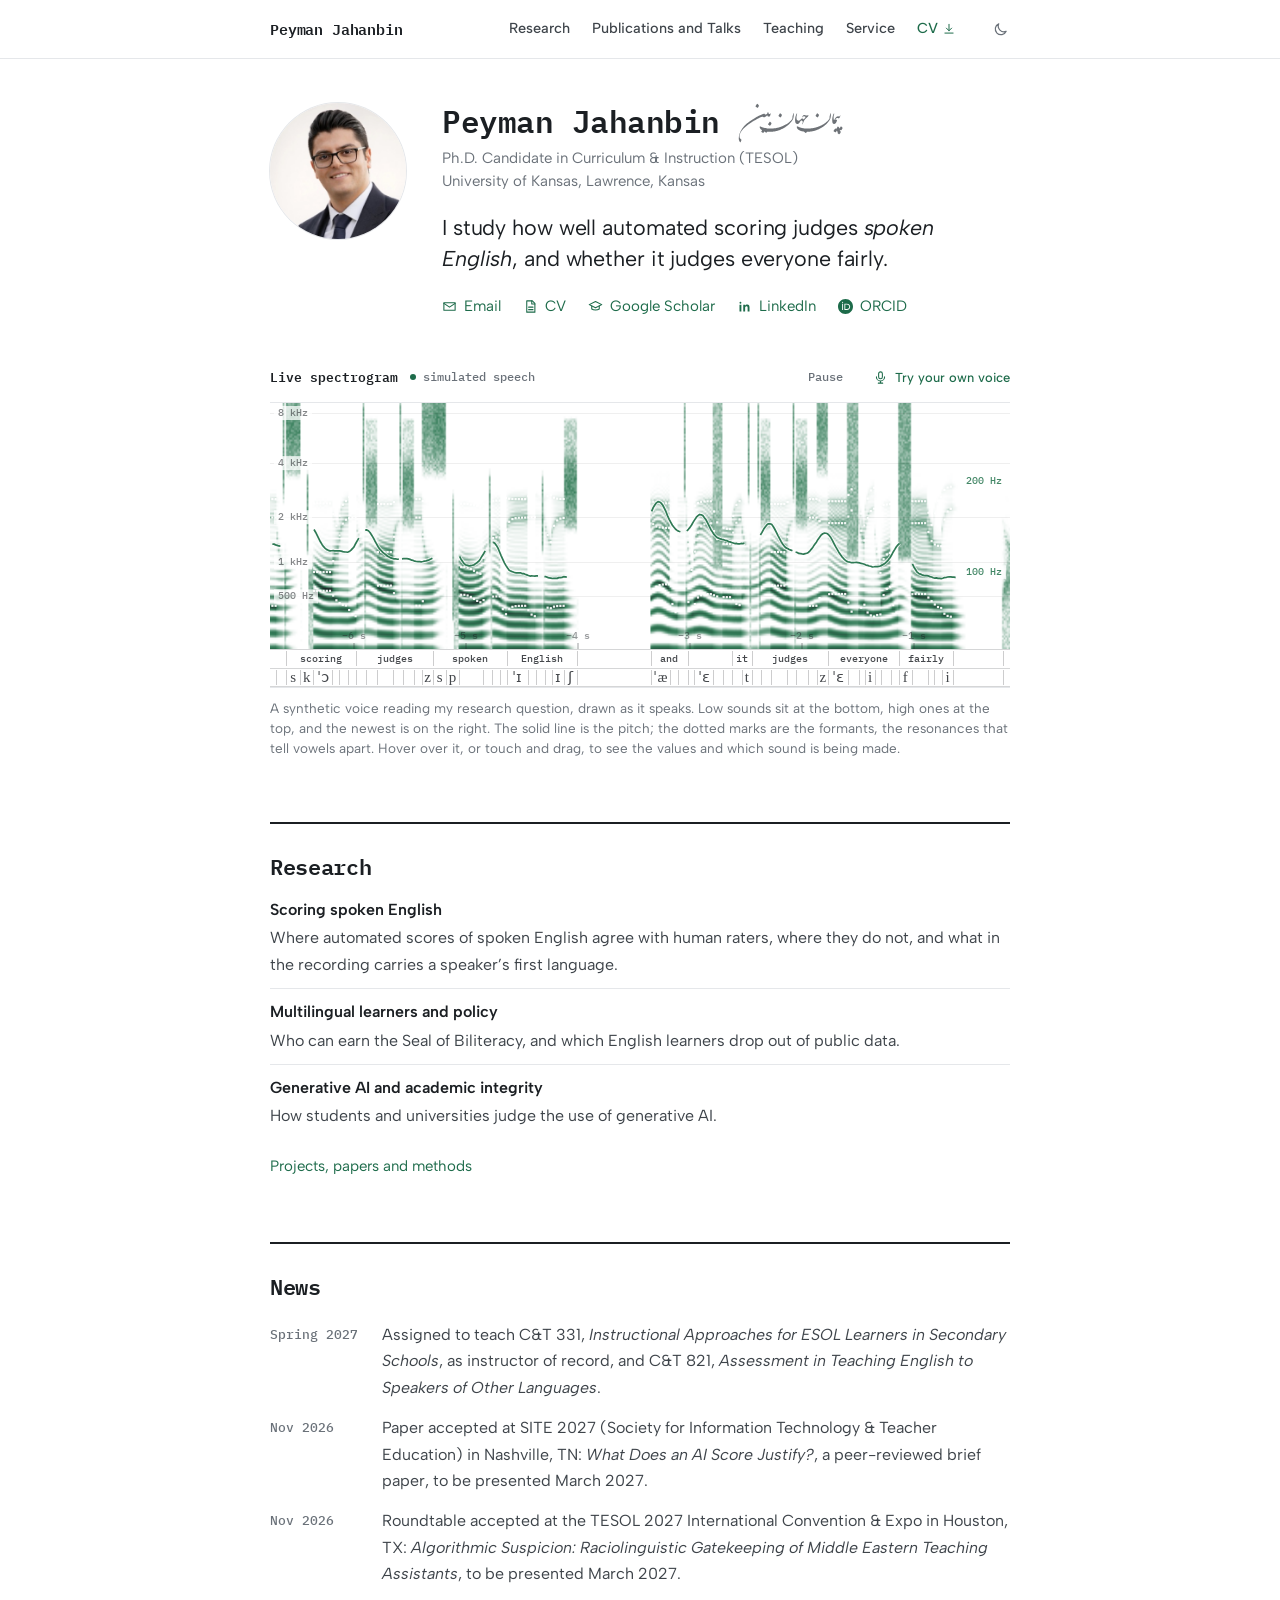
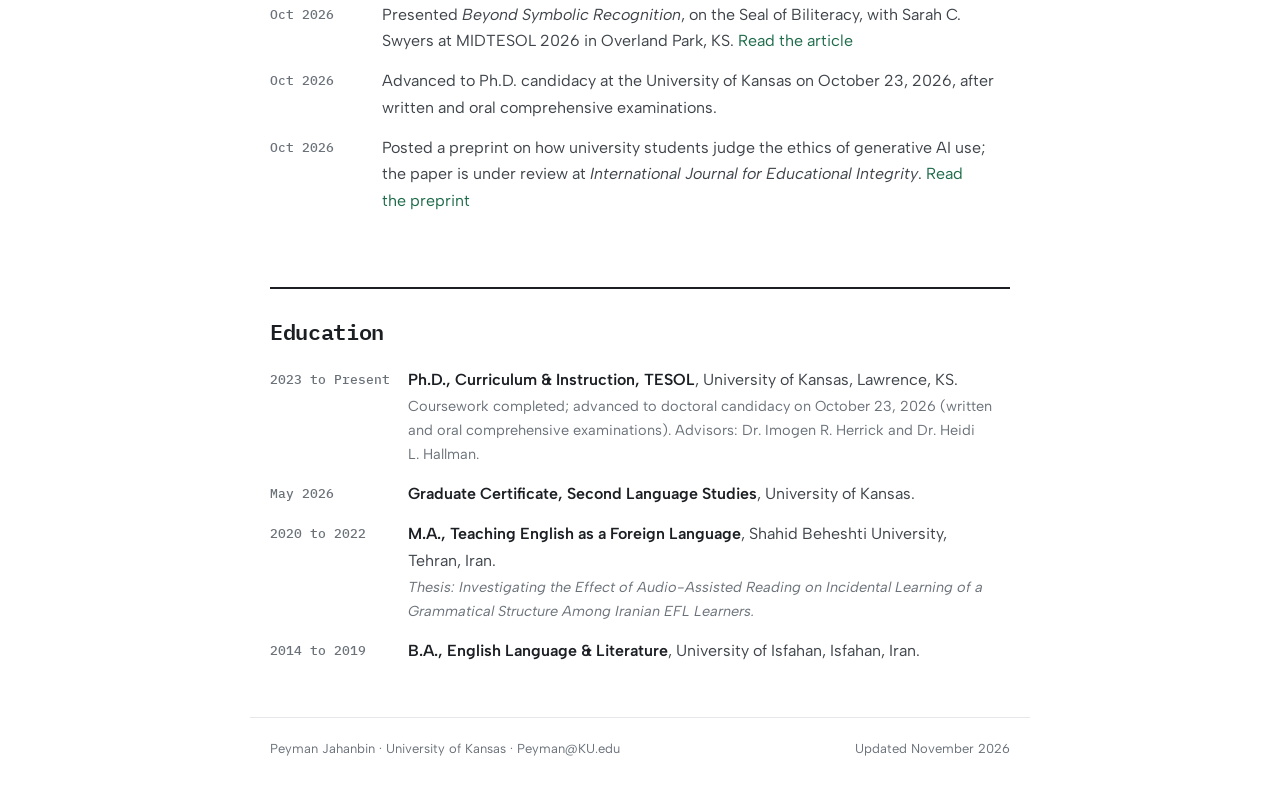
==== commit a94ef6ba: "CV: plainer wording, instructor of record shown apart from TA work, ethics paper first in Manuscript" ====
--- a/index.html
+++ b/index.html
@@ -23,7 +23,7 @@
 <script>try{var t=localStorage.getItem('pj-theme');if(t)document.documentElement.dataset.theme=t}catch(e){}</script>
 <link rel="preconnect" href="https://fonts.googleapis.com"><link rel="preconnect" href="https://fonts.gstatic.com" crossorigin>
 <link href="https://fonts.googleapis.com/css2?family=IBM+Plex+Mono:wght@400;500;600&family=Albert+Sans:ital,wght@0,400;0,500;0,600;1,400&display=swap" rel="stylesheet">
-<link rel="stylesheet" href="assets/site.css?v=1f31f2da"></head><body>
+<link rel="stylesheet" href="assets/site.css?v=35607db4"></head><body>
 <header class="bar"><div class="bar-in"><a class="brand" href="index.html" aria-current="page">Peyman Jahanbin</a>
 <nav aria-label="Main"><a href="research.html">Research</a><a href="publications.html">Publications and Talks</a><a href="teaching.html">Teaching</a><a href="service.html">Service</a><a class="cv" href="Peyman_Jahanbin_CV.pdf">CV<svg class="ic" viewBox="0 0 24 24" aria-hidden="true" fill="none" stroke="currentColor" stroke-width="1.7" stroke-linecap="round" stroke-linejoin="round"><path d="M12 4v11m-4.5-4.5L12 15l4.5-4.5M5 19h14"/></svg></a></nav>
 <button class="theme" id="theme" type="button" aria-label="Switch light or dark mode"><svg class="ic" viewBox="0 0 24 24" aria-hidden="true" fill="none" stroke="currentColor" stroke-width="1.7" stroke-linecap="round" stroke-linejoin="round"><path d="M20 14.5A8 8 0 0 1 9.5 4a8 8 0 1 0 10.5 10.5z"/></svg><svg class="ic" viewBox="0 0 24 24" aria-hidden="true" fill="none" stroke="currentColor" stroke-width="1.7" stroke-linecap="round" stroke-linejoin="round"><circle cx="12" cy="12" r="4"/><path d="M12 2.5v2.2M12 19.3v2.2M2.5 12h2.2M19.3 12h2.2M5.3 5.3l1.6 1.6M17.1 17.1l1.6 1.6M5.3 18.7l1.6-1.6M17.1 6.9l1.6-1.6"/></svg></button></div></header>
--- a/assets/site.css
+++ b/assets/site.css
@@ -387,6 +387,7 @@
 /* sections: each part of the page reads as its own block */
 .page h2{margin:64px 0 16px;padding-top:28px;border-top:2px solid var(--ink);font-size:22px}
 .page h2+.filters{margin-top:4px}
+.anim-bar{margin:-4px 0 6px}
 /* teaching award, shown in the heading row of its entry (Teaching in Iran) */
 .p-head{display:flex;flex-wrap:wrap;align-items:baseline;justify-content:space-between;gap:4px 24px}
 .aw{--aw:#9a6a14;display:inline-flex;align-items:center;gap:7px;font:600 14.5px/1.4 var(--sans);color:var(--aw)}
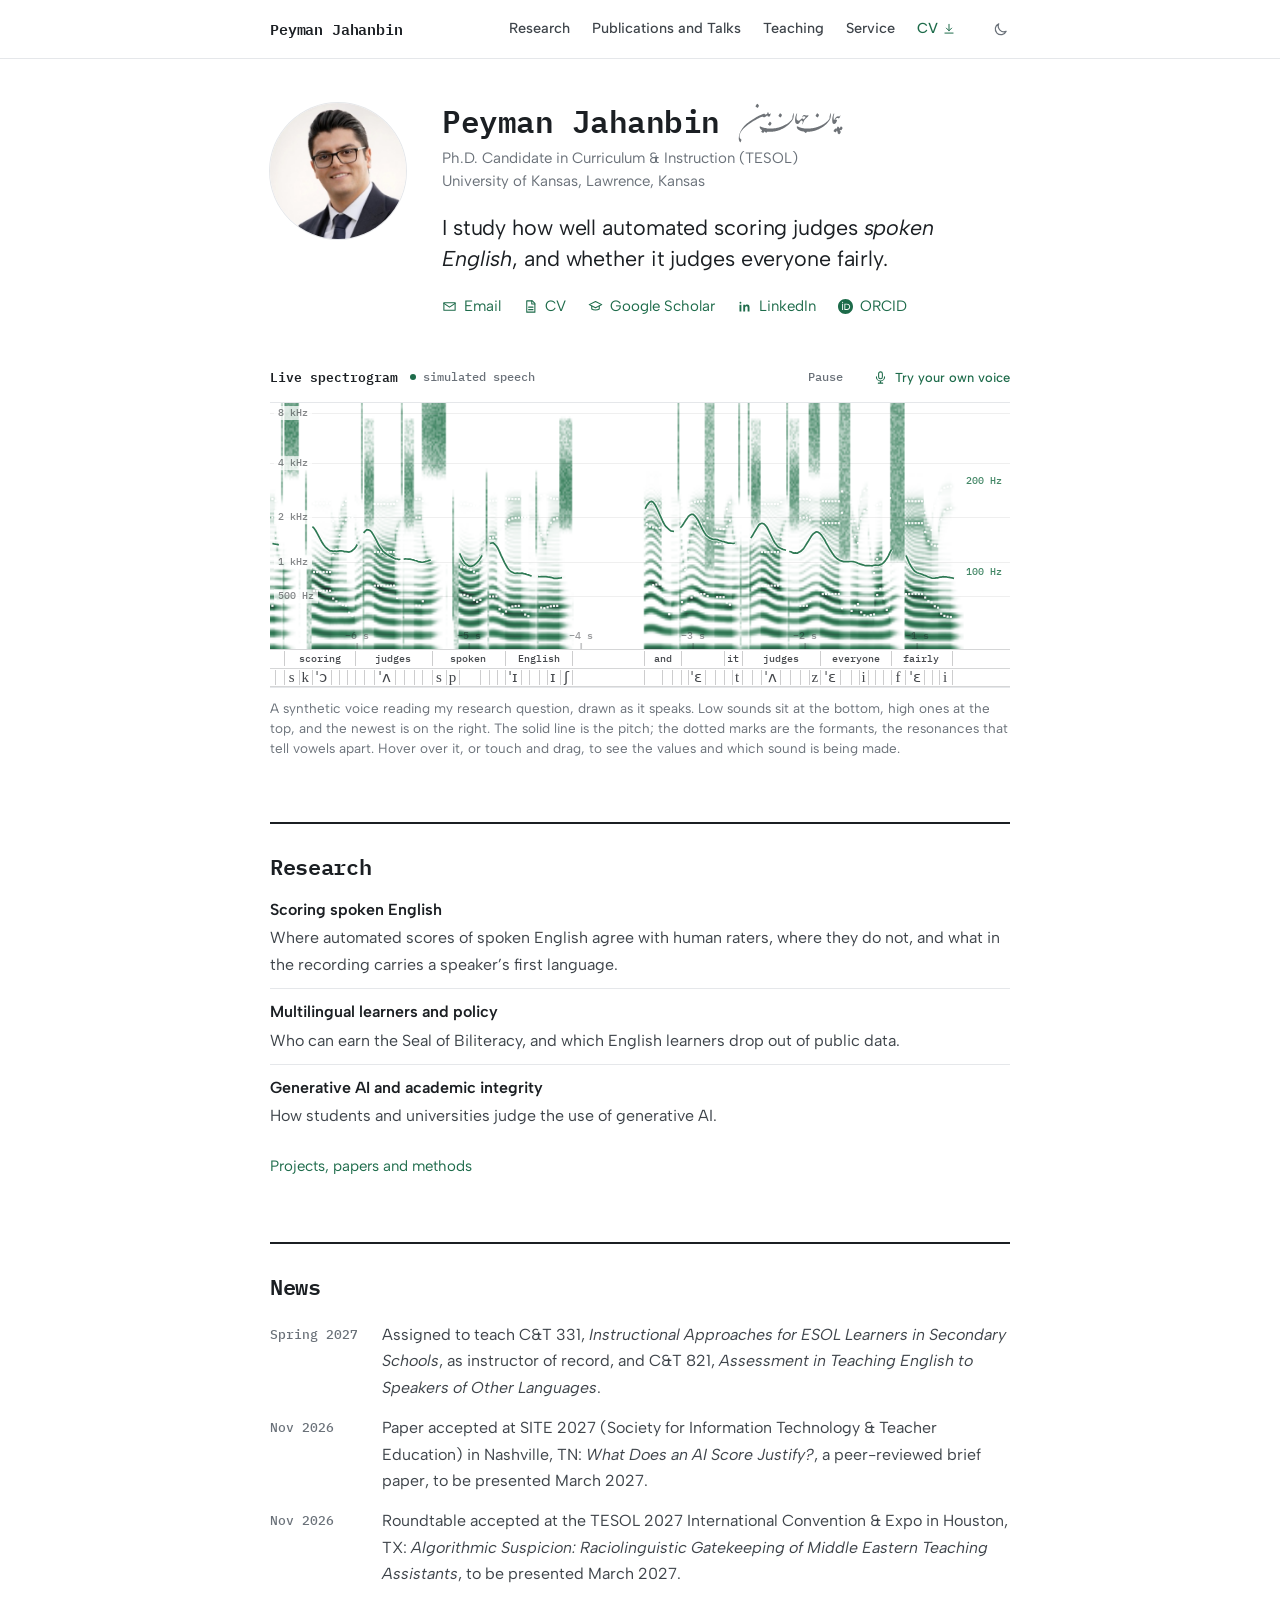
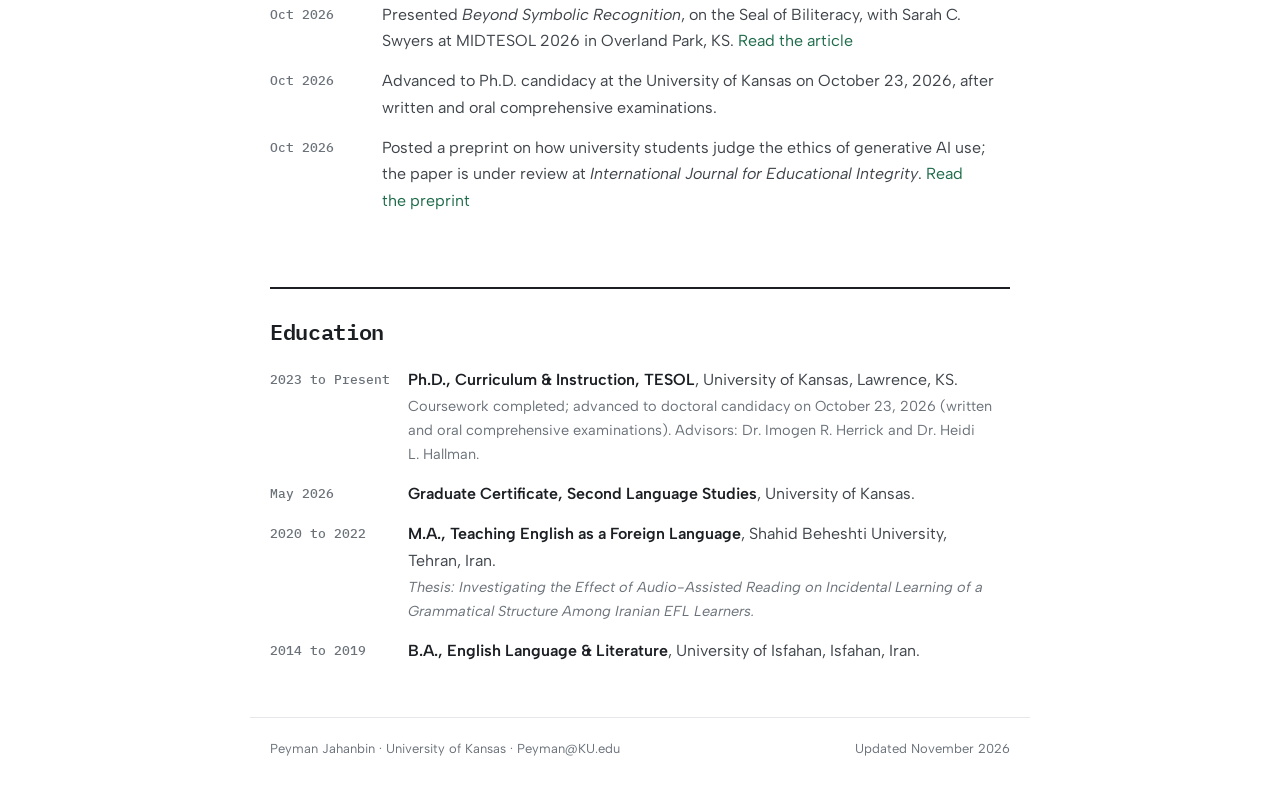
==== commit acbe2cf8: "Research page: rebuilt code panel (aligned line numbers, each file types when opened, waits until on" ====
--- a/index.html
+++ b/index.html
@@ -23,7 +23,7 @@
 <script>try{var t=localStorage.getItem('pj-theme');if(t)document.documentElement.dataset.theme=t}catch(e){}</script>
 <link rel="preconnect" href="https://fonts.googleapis.com"><link rel="preconnect" href="https://fonts.gstatic.com" crossorigin>
 <link href="https://fonts.googleapis.com/css2?family=IBM+Plex+Mono:wght@400;500;600&family=Albert+Sans:ital,wght@0,400;0,500;0,600;1,400&display=swap" rel="stylesheet">
-<link rel="stylesheet" href="assets/site.css?v=35607db4"></head><body>
+<link rel="stylesheet" href="assets/site.css?v=df4c8902"></head><body>
 <header class="bar"><div class="bar-in"><a class="brand" href="index.html" aria-current="page">Peyman Jahanbin</a>
 <nav aria-label="Main"><a href="research.html">Research</a><a href="publications.html">Publications and Talks</a><a href="teaching.html">Teaching</a><a href="service.html">Service</a><a class="cv" href="Peyman_Jahanbin_CV.pdf">CV<svg class="ic" viewBox="0 0 24 24" aria-hidden="true" fill="none" stroke="currentColor" stroke-width="1.7" stroke-linecap="round" stroke-linejoin="round"><path d="M12 4v11m-4.5-4.5L12 15l4.5-4.5M5 19h14"/></svg></a></nav>
 <button class="theme" id="theme" type="button" aria-label="Switch light or dark mode"><svg class="ic" viewBox="0 0 24 24" aria-hidden="true" fill="none" stroke="currentColor" stroke-width="1.7" stroke-linecap="round" stroke-linejoin="round"><path d="M20 14.5A8 8 0 0 1 9.5 4a8 8 0 1 0 10.5 10.5z"/></svg><svg class="ic" viewBox="0 0 24 24" aria-hidden="true" fill="none" stroke="currentColor" stroke-width="1.7" stroke-linecap="round" stroke-linejoin="round"><circle cx="12" cy="12" r="4"/><path d="M12 2.5v2.2M12 19.3v2.2M2.5 12h2.2M19.3 12h2.2M5.3 5.3l1.6 1.6M17.1 17.1l1.6 1.6M5.3 18.7l1.6-1.6M17.1 6.9l1.6-1.6"/></svg></button></div></header>
--- a/assets/site.css
+++ b/assets/site.css
@@ -269,68 +269,91 @@
 
 /* code panel: a small dark editor in both themes */
 .snip-wrap{margin-top:30px}
-.snip{--e-bg:#14161a;--e-bar:#1b1e23;--e-rule:#262a31;--e-ink:#d3d9df;--e-mute:#8a929b;--e-acc:#86d0a6;
-  background:var(--e-bg);color:var(--e-ink);border:1px solid var(--e-rule);overflow:hidden}
-.snip-bar{display:flex;align-items:center;justify-content:space-between;gap:12px;background:var(--e-bar);border-bottom:1px solid var(--e-rule);padding:0 14px 0 6px}
-.snip-tabs{display:flex;overflow-x:auto;scrollbar-width:none}
+.snip{--e-bg:#14161a;--e-bar:#1a1d22;--e-rule:#262a31;--e-ink:#d3d9df;--e-mute:#8a929b;--e-dim:#4a515a;--e-acc:#86d0a6;--e-line:20px;
+  background:var(--e-bg);color:var(--e-ink);border:1px solid var(--e-rule);border-radius:6px;overflow:hidden;
+  scrollbar-color:#3a4049 transparent;scrollbar-width:thin}
+.snip ::-webkit-scrollbar{height:8px;width:8px}.snip ::-webkit-scrollbar-thumb{background:#3a4049;border-radius:4px}.snip ::-webkit-scrollbar-track{background:transparent}
+.snip-bar{display:flex;align-items:stretch;justify-content:space-between;gap:12px;background:var(--e-bar);border-bottom:1px solid var(--e-rule);padding:0 8px 0 0}
+.snip-tabs{display:flex;overflow-x:auto;scrollbar-width:none;min-width:0}
 .snip-tabs::-webkit-scrollbar{display:none}
-.snip-tabs button{display:flex;align-items:center;gap:7px;padding:11px 12px 10px;font:500 12.5px/1 var(--mono);color:var(--e-mute);border-bottom:2px solid transparent;white-space:nowrap}
-.snip-tabs button:hover{color:var(--e-ink)}
-.snip-tabs button[aria-selected="true"]{color:#fff;border-bottom-color:var(--e-acc)}
+.snip-tabs button{position:relative;display:flex;align-items:center;gap:7px;padding:11px 14px;font:500 12.5px/1 var(--mono);color:var(--e-mute);white-space:nowrap;border-right:1px solid var(--e-rule)}
+.snip-tabs button:hover{color:var(--e-ink);background:#1e2126}
+.snip-tabs button[aria-selected="true"]{color:#f1f4f6;background:var(--e-bg)}
+.snip-tabs button[aria-selected="true"]::before{content:"";position:absolute;left:0;right:0;top:0;height:2px;background:var(--e-acc)}
+.snip-tabs button[aria-selected="true"]::after{content:"";position:absolute;left:0;right:0;bottom:-1px;height:1px;background:var(--e-bg)}
+.snip-tabs button:focus-visible{outline:2px solid var(--e-acc);outline-offset:-2px}
 .snip-tabs .ti{width:13px;height:13px;fill:currentColor;opacity:.85}
-.snip-stat{font:500 11.5px/1 var(--mono);color:var(--e-mute);white-space:nowrap}
-.snip-ed{display:grid;grid-template-columns:auto minmax(0,1fr);min-height:236px}
-.snip pre{margin:0;font:400 13px/1.7 var(--mono);tab-size:2}
-.snip-gut{padding:14px 10px 14px 16px;text-align:right;color:#454b54;user-select:none}
-.snip-code{padding:14px 18px 14px 6px;overflow-x:auto;color:var(--e-ink)}
-.t-k{color:#c9a7f0}.t-f{color:#8ec5ec}.t-s{color:#9fdcb4}.t-n{color:#e8c37d}.t-c{color:var(--e-mute);font-style:italic}.t-o{color:#e48e8e}.t-a{color:#b8c2cc}
-.t-cur{display:inline-block;width:7px;height:15px;margin-left:1px;vertical-align:-3px;background:var(--e-acc);animation:blink 1s steps(1) infinite}
+.snip-tools{display:flex;align-items:center;gap:2px;flex:none}
+.snip-btn{display:inline-flex;align-items:center;gap:6px;padding:6px 9px;font:500 11.5px/1 var(--mono);color:var(--e-mute);border-radius:4px}
+.snip-btn svg{width:12px;height:12px;fill:currentColor}
+.snip-btn:hover{color:#fff;background:#262a31}
+.snip-btn:focus-visible{outline:2px solid var(--e-acc);outline-offset:1px}
+.snip-btn.busy svg{fill:var(--e-acc)}
+/* editor: each line is one row, so numbers and code stay aligned */
+.snip-ed{padding:12px 0;overflow-x:auto}
+.snip-lines{min-height:calc(var(--rows,10) * var(--e-line));font:400 13px/var(--e-line) var(--mono);tab-size:2}
+.snip-lines .ln{display:grid;grid-template-columns:48px minmax(0,1fr);min-height:var(--e-line);transition:background .15s}
+.snip-lines .no{position:sticky;left:0;z-index:1;padding-right:16px;text-align:right;color:var(--e-dim);background:var(--e-bg);user-select:none}
+.snip-lines .tx{white-space:pre;padding-right:18px}
+.snip-lines .ln.at,.snip-lines .ln.at .no{background:#1a1d22}.snip-lines .ln.at .no{color:var(--e-mute)}
+.snip-lines .ln.exec,.snip-lines .ln.exec .no{background:#1f2928}.snip-lines .ln.exec .no{color:var(--e-acc)}
+.t-k{color:#c9a7f0}.t-f{color:#8ec5ec}.t-s{color:#9fdcb4}.t-n{color:#e8c37d}.t-c{color:var(--e-mute);font-style:italic}.t-o{color:#e48e8e}.t-a{color:#b8c2cc}.t-p{color:var(--e-acc);font-weight:600}
+.t-cur{display:inline-block;width:2px;height:15px;margin-left:1px;vertical-align:-3px;background:var(--e-acc);animation:blink 1.06s steps(1) infinite}
 @keyframes blink{50%{opacity:0}}
-.snip-run{display:grid;grid-template-columns:minmax(0,1fr) 300px;border-top:1px solid var(--e-rule);min-height:190px;opacity:.35;transition:opacity .4s}
-.snip-run.on{opacity:1}
+.t-wait{display:inline-block;width:12px;height:12px;vertical-align:-2px;border:2px solid #3a4049;border-top-color:var(--e-acc);border-radius:50%;animation:spin .7s linear infinite}
+@keyframes spin{to{transform:rotate(360deg)}}
+/* console and chart */
+.snip-run{display:grid;grid-template-columns:minmax(0,1fr) minmax(260px,330px);border-top:1px solid var(--e-rule);min-height:178px}
 .snip-con{padding:12px 18px 16px;border-right:1px solid var(--e-rule);min-width:0}
-.snip-con pre{color:#aab3bc;font-size:12.5px;overflow-x:auto}
-.snip-lab{font:500 12px/1 var(--mono);color:var(--e-mute);margin-bottom:10px;min-height:12px}
-.snip-chart{padding:12px 16px 12px}
-.snip-chart svg{display:block;width:100%;max-width:380px;height:auto;overflow:visible}
-.g-grid{stroke:#2a2f36;stroke-width:1}
-.g-ref{stroke:#7b838c;stroke-width:1;stroke-dasharray:3 3}
+.snip-con pre{margin:0;font:400 12.5px/1.65 var(--mono);color:#aab3bc;white-space:pre-wrap;overflow-wrap:anywhere}
+.snip-lab{font:500 11.5px/1 var(--mono);color:var(--e-mute);margin-bottom:12px;min-height:12px;letter-spacing:.01em}
+.snip-chart{position:relative;padding:12px 16px 12px;opacity:.3;transition:opacity .35s}
+.snip-run.on .snip-chart{opacity:1}
+.snip-chart svg{display:block;width:100%;height:auto;overflow:visible}
+.g-band{fill:#181b20}
+.g-grid{stroke:#262b32;stroke-width:1}
+.g-ref{stroke:#7b838c;stroke-width:1;stroke-dasharray:2 3}
 .g-tick{font:400 9.5px var(--mono);fill:#6c747d}
-.g-lab{font:400 11px var(--sans);fill:#b9c1c9;paint-order:stroke;stroke:#14161a;stroke-width:4px;stroke-linejoin:round}
-.g-val{font:600 10.5px var(--mono);fill:#e8c37d}
-.g-bar{fill:var(--e-acc)}
-.g-pt{fill:var(--e-acc)}
+.g-axis{font:italic 400 9.5px var(--sans);fill:#6c747d}
+.g-lab{font:400 11px var(--sans);fill:#b9c1c9}
+.g-val{font:600 10.5px var(--mono);fill:#e8c37d;paint-order:stroke;stroke:#181b20;stroke-width:4px;stroke-linejoin:round}
+.g-bar,.g-pt{fill:var(--e-acc)}
 .g-ci{stroke:#d3d9df;stroke-width:1.4}
-.g-item{opacity:0;transition:opacity .5s ease}
-.g-item .g-bar{transform:scaleX(0);transition:transform .8s cubic-bezier(.2,.7,.2,1)}
-.g-item.on{opacity:1}
-.g-item.on .g-bar{transform:scaleX(1)}
+.g-hit{fill:transparent}
+.g-item:hover .g-bar,.g-item:hover .g-pt{fill:#b5ecc9}
+.g-item:hover .g-band{fill:#1c2026}
+svg .g-bar{transform:scaleX(0);transition:transform .75s cubic-bezier(.2,.7,.2,1)}
+svg .g-pt{transform:scale(0);transition:transform .35s cubic-bezier(.3,1.5,.5,1)}
+svg .g-draw{stroke-dasharray:1;stroke-dashoffset:1;transition:stroke-dashoffset .5s ease-out}
+svg .g-anim{opacity:0;transition:opacity .35s}
+svg.on .g-bar{transform:scaleX(1)}svg.on .g-pt{transform:scale(1)}svg.on .g-draw{stroke-dashoffset:0}svg.on .g-anim{opacity:1}
+.snip-tip{position:absolute;z-index:3;display:none;pointer-events:none;padding:7px 10px;background:#0d0f12;border:1px solid #333941;border-radius:4px;font:400 11.5px/1.45 var(--mono);color:#e8c37d;white-space:nowrap;box-shadow:0 6px 16px rgba(0,0,0,.35)}
+.snip-tip b{display:block;font:500 11px var(--sans);color:#d3d9df;margin-bottom:2px}
+.snip-tip span{color:#aab3bc}
+/* footer: status light, environment, paper */
+.snip-foot{display:flex;justify-content:space-between;align-items:center;gap:16px;padding:7px 14px;border-top:1px solid var(--e-rule);background:var(--e-bar);font:400 11.5px/1.4 var(--mono);color:var(--e-mute)}
+.snip-env{display:flex;align-items:center;gap:8px;min-width:0}
+.snip-dot{flex:none;width:7px;height:7px;border-radius:50%;background:var(--e-dim)}
+.snip-dot.typing{background:#8ec5ec}
+.snip-dot.running{background:#e8c37d;animation:sp-pulse 1s ease-in-out infinite}
+.snip-dot.done{background:var(--e-acc)}
+.snip-foot a{color:var(--e-acc)}
 .snip-wrap figcaption{margin-top:10px;font-size:13.5px;line-height:1.5;color:var(--mute)}
 @media (max-width:700px){
+  .snip{--e-line:19px}
   .snip-run{grid-template-columns:1fr}
   .snip-con{border-right:0;border-bottom:1px solid var(--e-rule)}
-  .snip pre{font-size:11.5px}
-  .snip-stat{display:none}
-}
-@media (prefers-reduced-motion:reduce){.t-cur{animation:none}.g-item,.g-item .g-bar,.snip-run{transition:none}}
-.snip-tools{display:flex;align-items:center;gap:4px;flex:none}
-.snip-stat{margin-right:8px}
-.snip-btn{display:inline-flex;align-items:center;gap:6px;padding:6px 9px;font:500 11.5px/1 var(--mono);color:var(--e-mute);border-radius:3px}
-.snip-btn svg{width:12px;height:12px;fill:currentColor}
-.snip-btn:hover{color:#fff;background:#262a31}
-.snip-tabs button{position:relative}
-.snip-tabs button[aria-selected="true"]::after{content:"";position:absolute;left:0;bottom:-2px;height:2px;width:0;background:#fff;opacity:.55}
-.snip.counting .snip-tabs button[aria-selected="true"]::after{display:none}
-.t-p{color:var(--e-acc);font-weight:600}
-.snip-foot{display:flex;justify-content:space-between;gap:16px;padding:7px 14px;border-top:1px solid var(--e-rule);background:var(--e-bar);font:400 11.5px/1.4 var(--mono);color:var(--e-mute)}
-.snip-foot a{color:var(--e-acc)}
-.snip-chart{position:relative}
-.snip-tip{position:absolute;z-index:3;display:none;pointer-events:none;padding:7px 10px;background:#0d0f12;border:1px solid #333941;font:400 11.5px/1.45 var(--mono);color:#e8c37d;white-space:nowrap;box-shadow:0 6px 16px rgba(0,0,0,.35)}
-.snip-tip b{display:block;font:500 11px var(--sans);color:#d3d9df;margin-bottom:2px}
-.snip-tip span{color:#aab3bc}
-.g-hit{fill:transparent;cursor:default}
-.g-item:hover .g-bar,.g-item:hover .g-pt{fill:#b5ecc9}
-@media (max-width:700px){.snip-btn span{display:none}.snip-foot span:first-child{display:none}}
+  .snip-lines{font-size:11.5px}
+  .snip-lines .ln{grid-template-columns:34px minmax(0,1fr)}
+  .snip-lines .no{padding-right:10px}
+  .snip-lines{width:max-content;min-width:100%}
+  .snip-con pre{font-size:11.5px}
+  .snip-btn span{display:none}
+  .snip-tabs button{padding:10px 11px;font-size:11.5px}
+  .snip-tabs{-webkit-mask-image:linear-gradient(90deg,#000 85%,transparent);mask-image:linear-gradient(90deg,#000 85%,transparent)}
+  .snip-foot #codeEnv{display:none}
+}
+@media (prefers-reduced-motion:reduce){.t-cur,.t-wait,.snip-dot.running{animation:none}.snip-chart,svg .g-bar,svg .g-pt,svg .g-draw,svg .g-anim{transition:none}}
 
 /* ---------- teaching page ---------- */
 .sec-role{color:var(--ink2)}
